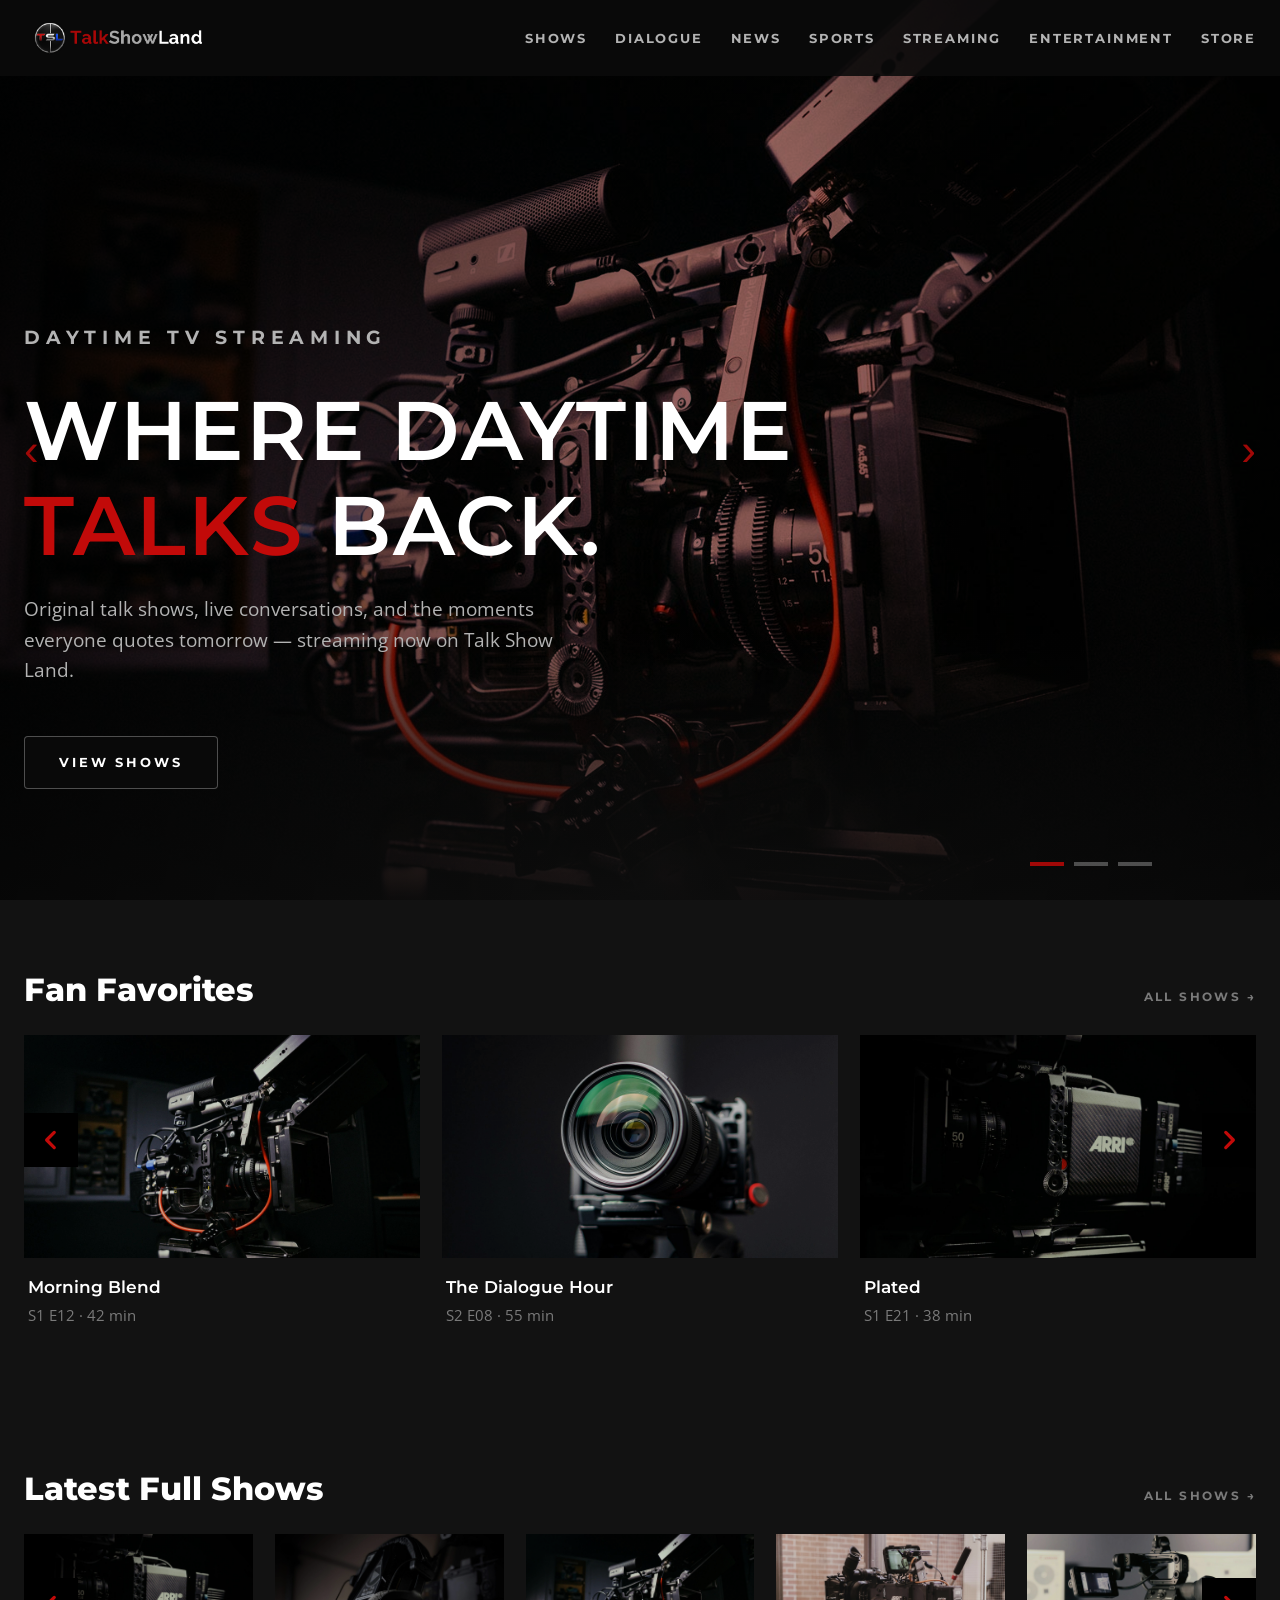
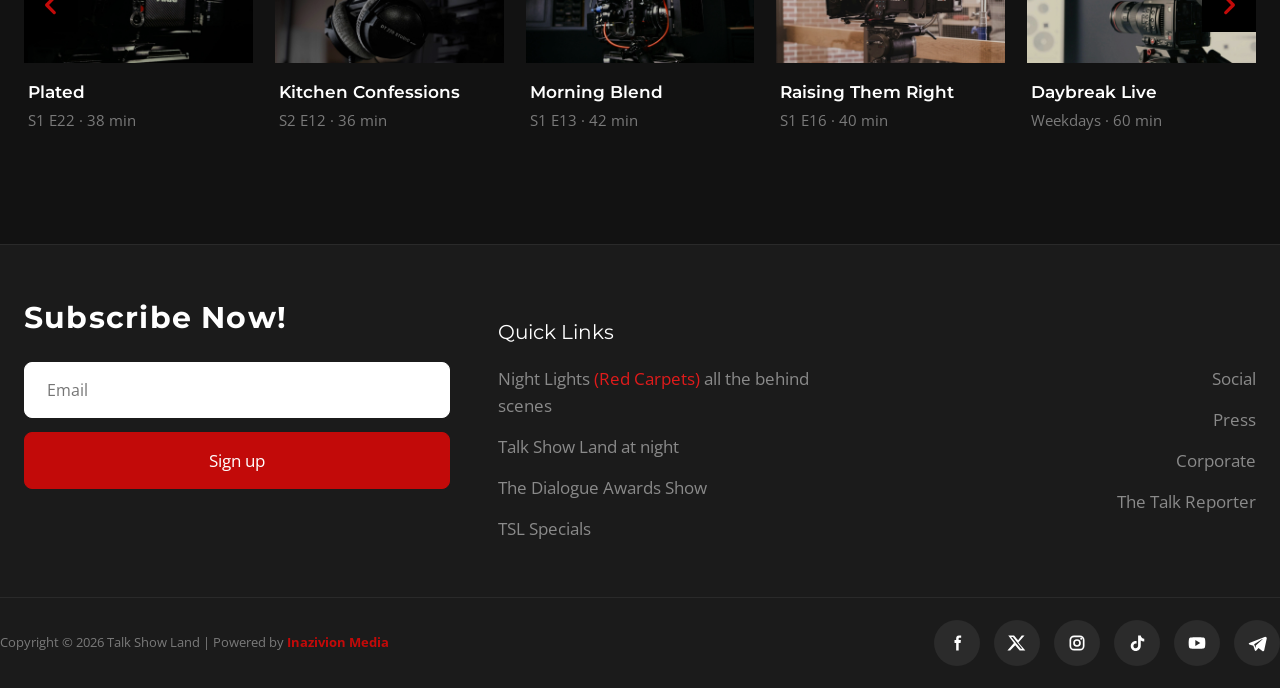
==== index.html @ c8233ab2 "v3: index.html (video player hero bottom padding)" ====
<!DOCTYPE html>
<html lang="en">
<head>
<meta charset="utf-8">
<meta name="viewport" content="width=device-width, initial-scale=1">
<title>Talk Show Land | Daytime TV Streaming Platform | Watch Talk Shows Online</title>
<meta name="description" content="Talk Show Land is the daytime talk-show streaming network — original talk shows, live conversations, and full episodes on any screen.">
<meta property="og:type" content="website">
<meta property="og:site_name" content="Talk Show Land">
<meta property="og:title" content="Talk Show Land | Daytime TV Streaming Platform">
<meta property="og:description" content="Original talk shows, live conversations, and full episodes — streaming now on Talk Show Land.">
<meta property="og:url" content="https://inavizionmedia.github.io/TalkshowLand-Remake/index.html">
<meta property="og:image" content="https://inavizionmedia.github.io/TalkshowLand-Remake/assets/og-image.jpg?v=20261007d">
<meta property="og:image:width" content="1200">
<meta property="og:image:height" content="630">
<meta name="twitter:card" content="summary_large_image">
<meta name="twitter:title" content="Talk Show Land | Daytime TV Streaming Platform">
<meta name="twitter:description" content="Original talk shows, live conversations, and full episodes — streaming now on Talk Show Land.">
<meta name="twitter:image" content="https://inavizionmedia.github.io/TalkshowLand-Remake/assets/og-image.jpg?v=20261007d">
<link rel="icon" type="image/png" href="assets/logo-icon.png">
<meta name="theme-color" content="#121212">
<link rel="preconnect" href="https://fonts.googleapis.com">
<link rel="preconnect" href="https://fonts.gstatic.com" crossorigin>
<link href="https://fonts.googleapis.com/css2?family=Montserrat:wght@700;800&family=Open+Sans:wght@400;600&display=swap" rel="stylesheet">
<link rel="stylesheet" href="https://cdn.jsdelivr.net/npm/swiper@11/swiper-bundle.min.css">
<link rel="stylesheet" href="style.css?v=20261007ag">
<link rel="icon" href="assets/logo-icon.png">
</head>
<body>

<header class="site-header" id="siteHeader">
  <nav class="nav container" aria-label="Main">
    <a class="brand" href="index.html"><img src="assets/logo-desktop.png" alt="TalkShowLand — Talk Show Land"></a>
    <button class="nav-toggle" aria-label="Menu" aria-expanded="false"><em>Menu</em><span class="bars"><span></span><span></span><span></span></span></button>
    <ul class="nav-links">
      <li class="has-sub"><a href="shows.html">Shows</a><button class="sub-toggle" aria-expanded="false" aria-label="Toggle Shows submenu"><svg viewBox="0 0 24 24" aria-hidden="true"><path d="M6 9l6 6 6-6" fill="none" stroke="currentColor" stroke-width="2" stroke-linecap="round" stroke-linejoin="round"/></svg></button>
        <ul class="sub-menu">
          <li><a href="shows.html#f=daytime">Daytime</a></li>
          <li><a href="shows.html#f=dialogue">Dialogue</a></li>
          <li><a href="shows.html#f=featured">Featured</a></li>
          <li><a href="shows.html#f=food">Food</a></li>
          <li><a href="shows.html#f=gameshows">Game Shows</a></li>
          <li><a href="shows.html#f=news">News</a></li>
          <li><a href="shows.html#f=parenthood">Parenthood</a></li>
        </ul>
      </li>
      <li><a href="dialogue.html">Dialogue</a></li>
      <li><a href="news.html">News</a></li>
      <li><a href="sports.html">Sports</a></li>
      <li class="has-sub"><a href="streaming.html">Streaming</a><button class="sub-toggle" aria-expanded="false" aria-label="Toggle Streaming submenu"><svg viewBox="0 0 24 24" aria-hidden="true"><path d="M6 9l6 6 6-6" fill="none" stroke="currentColor" stroke-width="2" stroke-linecap="round" stroke-linejoin="round"/></svg></button><ul class="sub-menu"><li><a href="video-player.html">Video Player</a></li></ul></li>
      <li><a href="entertainment.html">Entertainment</a></li>
      <li><a href="store.html">Store</a></li>
    </ul>
  </nav>
</header>

<section class="hero" aria-label="Featured">
  <div class="hero-slide active">
    <div class="bg" style="background-image:url('assets/thumb-1.jpg')"></div><div class="tint"></div><div class="shade"></div>
    <div class="hero-content">
      <p class="hero-kicker">Daytime TV Streaming</p>
      <h1>Where daytime <span class="hl">talks</span> back.</h1>
      <p>Original talk shows, live conversations, and the moments everyone quotes tomorrow — streaming now on Talk Show Land.</p>
      <p><a class="btn" href="#latest">View Shows</a></p>
    </div>
  </div>
  <div class="hero-slide">
    <div class="bg" style="background-image:url('assets/thumb-2.jpg')"></div><div class="tint"></div><div class="shade"></div>
    <div class="hero-content">
      <p class="hero-kicker">New episodes weekly</p>
      <h1>Real <span class="hl">talk.</span> Every angle.</h1>
      <p>From morning energy to late-night edge — hosts with something to say and guests worth hearing, across daytime, dialogue, food, and game shows.</p>
      <p><a class="btn" href="#latest">View Shows</a></p>
    </div>
  </div>
  <div class="hero-slide">
    <div class="bg" style="background-image:url('assets/thumb-3.jpg')"></div><div class="tint"></div><div class="shade"></div>
    <div class="hero-content">
      <p class="hero-kicker">Watch anywhere</p>
      <h1>Your <span class="hl">shows.</span> Your screen.</h1>
      <p>Full episodes on TV, phone, tablet, and desktop. Daytime, news, sports, and entertainment — one network, every screen you own.</p>
      <p><a class="btn" href="#latest">View Shows</a></p>
    </div>
  </div>
  <button class="hero-arrow prev" aria-label="Previous slide">‹</button>
  <button class="hero-arrow next" aria-label="Next slide">›</button>
  <div class="hero-dots" role="tablist" aria-label="Hero slides"></div>
</section>

<main>
<section class="section container wide" aria-label="Fan favorites">
  <div class="sec-head"><h2>Fan Favorites</h2><a class="more" href="shows.html">All shows →</a></div>
  <div class="rail">
    <div class="swiper" data-per-view="3"><div class="swiper-wrapper">
      <div class="swiper-slide"><article class="card feat"><div class="thumb"><img src="assets/thumb-1.jpg" alt="Morning Blend — daytime talk show"><span class="play"><svg viewBox="0 0 24 24" aria-hidden="true"><path d="M8 5v14l11-7z"/></svg></span></div><div class="card-body"><span class="card-tag">Daytime</span><h3>Morning Blend</h3><p class="card-meta">S1 E12 · 42 min</p></div></article></div>
      <div class="swiper-slide"><article class="card feat"><div class="thumb"><img src="assets/thumb-2.jpg" alt="The Dialogue Hour — long-form interview show"><span class="play"><svg viewBox="0 0 24 24" aria-hidden="true"><path d="M8 5v14l11-7z"/></svg></span></div><div class="card-body"><span class="card-tag">Dialogue</span><h3>The Dialogue Hour</h3><p class="card-meta">S2 E08 · 55 min</p></div></article></div>
      <div class="swiper-slide"><article class="card feat"><div class="thumb"><img src="assets/thumb-3.jpg" alt="Plated — food and cooking talk show"><span class="play"><svg viewBox="0 0 24 24" aria-hidden="true"><path d="M8 5v14l11-7z"/></svg></span></div><div class="card-body"><span class="card-tag">Food</span><h3>Plated</h3><p class="card-meta">S1 E21 · 38 min</p></div></article></div>
      <div class="swiper-slide"><article class="card feat"><div class="thumb"><img src="assets/thumb-4.jpg" alt="Spin and Win — game show"><span class="play"><svg viewBox="0 0 24 24" aria-hidden="true"><path d="M8 5v14l11-7z"/></svg></span></div><div class="card-body"><span class="card-tag">Game Shows</span><h3>Spin &amp; Win</h3><p class="card-meta">S3 E04 · 30 min</p></div></article></div>
      <div class="swiper-slide"><article class="card feat"><div class="thumb"><img src="assets/thumb-5.jpg" alt="The Day Report — daily news talk"><span class="play"><svg viewBox="0 0 24 24" aria-hidden="true"><path d="M8 5v14l11-7z"/></svg></span></div><div class="card-body"><span class="card-tag">News</span><h3>The Day Report</h3><p class="card-meta">Daily · 45 min</p></div></article></div>
      <div class="swiper-slide"><article class="card feat"><div class="thumb"><img src="assets/thumb-6.jpg" alt="Raising Them Right — parenting talk show"><span class="play"><svg viewBox="0 0 24 24" aria-hidden="true"><path d="M8 5v14l11-7z"/></svg></span></div><div class="card-body"><span class="card-tag">Parenthood</span><h3>Raising Them Right</h3><p class="card-meta">S1 E15 · 40 min</p></div></article></div>
      <div class="swiper-slide"><article class="card feat"><div class="thumb"><img src="assets/thumb-7.jpg" alt="Night Lights — evening news recap"><span class="play"><svg viewBox="0 0 24 24" aria-hidden="true"><path d="M8 5v14l11-7z"/></svg></span></div><div class="card-body"><span class="card-tag">News</span><h3>Night Lights</h3><p class="card-meta">Nightly · 30 min</p></div></article></div>
      <div class="swiper-slide"><article class="card feat"><div class="thumb"><img src="assets/thumb-8.jpg" alt="Kitchen Confessions — food talk show"><span class="play"><svg viewBox="0 0 24 24" aria-hidden="true"><path d="M8 5v14l11-7z"/></svg></span></div><div class="card-body"><span class="card-tag">Food</span><h3>Kitchen Confessions</h3><p class="card-meta">S2 E11 · 36 min</p></div></article></div>
      <div class="swiper-slide"><article class="card feat"><div class="thumb"><img src="assets/thumb-9.jpg" alt="The Buzzer — trivia game show"><span class="play"><svg viewBox="0 0 24 24" aria-hidden="true"><path d="M8 5v14l11-7z"/></svg></span></div><div class="card-body"><span class="card-tag">Game Shows</span><h3>The Buzzer</h3><p class="card-meta">S1 E09 · 28 min</p></div></article></div>
      <div class="swiper-slide"><article class="card feat"><div class="thumb"><img src="assets/thumb-10.jpg" alt="Daybreak Live — morning talk show"><span class="play"><svg viewBox="0 0 24 24" aria-hidden="true"><path d="M8 5v14l11-7z"/></svg></span></div><div class="card-body"><span class="card-tag">Daytime</span><h3>Daybreak Live</h3><p class="card-meta">Weekdays · 60 min</p></div></article></div>
    </div></div>
    <button class="rail-btn prev" aria-label="Scroll left"><svg viewBox="0 0 24 24" aria-hidden="true"><path d="M15 5l-7 7 7 7" fill="none" stroke="currentColor" stroke-width="3" stroke-linecap="round" stroke-linejoin="round"/></svg></button>
    <button class="rail-btn next" aria-label="Scroll right"><svg viewBox="0 0 24 24" aria-hidden="true"><path d="M9 5l7 7-7 7" fill="none" stroke="currentColor" stroke-width="3" stroke-linecap="round" stroke-linejoin="round"/></svg></button>
  </div>
</section>

<section class="section container wide" id="latest" aria-label="Latest full shows">
  <div class="sec-head"><h2>Latest Full Shows</h2><a class="more" href="shows.html">All shows →</a></div>
  <div class="rail">
    <div class="swiper" data-per-view="5"><div class="swiper-wrapper">
      <div class="swiper-slide"><article class="card latest"><div class="thumb"><img src="assets/thumb-3.jpg" alt="Plated — latest episode"><span class="play"><svg viewBox="0 0 24 24" aria-hidden="true"><path d="M8 5v14l11-7z"/></svg></span></div><div class="card-body"><span class="card-tag">Food</span><h3>Plated</h3><p class="card-meta">S1 E22 · 38 min</p></div></article></div>
      <div class="swiper-slide"><article class="card latest"><div class="thumb"><img src="assets/thumb-8.jpg" alt="Kitchen Confessions — latest episode"><span class="play"><svg viewBox="0 0 24 24" aria-hidden="true"><path d="M8 5v14l11-7z"/></svg></span></div><div class="card-body"><span class="card-tag">Food</span><h3>Kitchen Confessions</h3><p class="card-meta">S2 E12 · 36 min</p></div></article></div>
      <div class="swiper-slide"><article class="card latest"><div class="thumb"><img src="assets/thumb-1.jpg" alt="Morning Blend — latest episode"><span class="play"><svg viewBox="0 0 24 24" aria-hidden="true"><path d="M8 5v14l11-7z"/></svg></span></div><div class="card-body"><span class="card-tag">Daytime</span><h3>Morning Blend</h3><p class="card-meta">S1 E13 · 42 min</p></div></article></div>
      <div class="swiper-slide"><article class="card latest"><div class="thumb"><img src="assets/thumb-6.jpg" alt="Raising Them Right — latest episode"><span class="play"><svg viewBox="0 0 24 24" aria-hidden="true"><path d="M8 5v14l11-7z"/></svg></span></div><div class="card-body"><span class="card-tag">Parenthood</span><h3>Raising Them Right</h3><p class="card-meta">S1 E16 · 40 min</p></div></article></div>
      <div class="swiper-slide"><article class="card latest"><div class="thumb"><img src="assets/thumb-10.jpg" alt="Daybreak Live — latest episode"><span class="play"><svg viewBox="0 0 24 24" aria-hidden="true"><path d="M8 5v14l11-7z"/></svg></span></div><div class="card-body"><span class="card-tag">Daytime</span><h3>Daybreak Live</h3><p class="card-meta">Weekdays · 60 min</p></div></article></div>
      <div class="swiper-slide"><article class="card latest"><div class="thumb"><img src="assets/thumb-4.jpg" alt="Spin and Win — latest episode"><span class="play"><svg viewBox="0 0 24 24" aria-hidden="true"><path d="M8 5v14l11-7z"/></svg></span></div><div class="card-body"><span class="card-tag">Game Shows</span><h3>Spin &amp; Win</h3><p class="card-meta">S3 E05 · 30 min</p></div></article></div>
      <div class="swiper-slide"><article class="card latest"><div class="thumb"><img src="assets/thumb-9.jpg" alt="The Buzzer — latest episode"><span class="play"><svg viewBox="0 0 24 24" aria-hidden="true"><path d="M8 5v14l11-7z"/></svg></span></div><div class="card-body"><span class="card-tag">Game Shows</span><h3>The Buzzer</h3><p class="card-meta">S1 E10 · 28 min</p></div></article></div>
      <div class="swiper-slide"><article class="card latest"><div class="thumb"><img src="assets/thumb-2.jpg" alt="The Dialogue Hour — latest episode"><span class="play"><svg viewBox="0 0 24 24" aria-hidden="true"><path d="M8 5v14l11-7z"/></svg></span></div><div class="card-body"><span class="card-tag">Dialogue</span><h3>The Dialogue Hour</h3><p class="card-meta">S2 E09 · 55 min</p></div></article></div>
      <div class="swiper-slide"><article class="card latest"><div class="thumb"><img src="assets/thumb-7.jpg" alt="Night Lights — latest episode"><span class="play"><svg viewBox="0 0 24 24" aria-hidden="true"><path d="M8 5v14l11-7z"/></svg></span></div><div class="card-body"><span class="card-tag">News</span><h3>Night Lights</h3><p class="card-meta">Nightly · 30 min</p></div></article></div>
      <div class="swiper-slide"><article class="card latest"><div class="thumb"><img src="assets/thumb-5.jpg" alt="The Day Report — latest episode"><span class="play"><svg viewBox="0 0 24 24" aria-hidden="true"><path d="M8 5v14l11-7z"/></svg></span></div><div class="card-body"><span class="card-tag">News</span><h3>The Day Report</h3><p class="card-meta">Daily · 45 min</p></div></article></div>
      <div class="swiper-slide"><article class="card latest"><div class="thumb"><img src="assets/thumb-6.jpg" alt="Raising Them Right — new episode"><span class="play"><svg viewBox="0 0 24 24" aria-hidden="true"><path d="M8 5v14l11-7z"/></svg></span></div><div class="card-body"><span class="card-tag">Parenthood</span><h3>Raising Them Right</h3><p class="card-meta">S1 E17 · 40 min</p></div></article></div>
      <div class="swiper-slide"><article class="card latest"><div class="thumb"><img src="assets/thumb-1.jpg" alt="Morning Blend — new episode"><span class="play"><svg viewBox="0 0 24 24" aria-hidden="true"><path d="M8 5v14l11-7z"/></svg></span></div><div class="card-body"><span class="card-tag">Daytime</span><h3>Morning Blend</h3><p class="card-meta">S1 E14 · 42 min</p></div></article></div>
      <div class="swiper-slide"><article class="card latest"><div class="thumb"><img src="assets/thumb-9.jpg" alt="The Buzzer — new episode"><span class="play"><svg viewBox="0 0 24 24" aria-hidden="true"><path d="M8 5v14l11-7z"/></svg></span></div><div class="card-body"><span class="card-tag">Game Shows</span><h3>The Buzzer</h3><p class="card-meta">S1 E11 · 28 min</p></div></article></div>
      <div class="swiper-slide"><article class="card latest"><div class="thumb"><img src="assets/thumb-4.jpg" alt="Spin and Win — new episode"><span class="play"><svg viewBox="0 0 24 24" aria-hidden="true"><path d="M8 5v14l11-7z"/></svg></span></div><div class="card-body"><span class="card-tag">Game Shows</span><h3>Spin &amp; Win</h3><p class="card-meta">S3 E06 · 30 min</p></div></article></div>
      <div class="swiper-slide"><article class="card latest"><div class="thumb"><img src="assets/thumb-2.jpg" alt="The Dialogue Hour — new episode"><span class="play"><svg viewBox="0 0 24 24" aria-hidden="true"><path d="M8 5v14l11-7z"/></svg></span></div><div class="card-body"><span class="card-tag">Dialogue</span><h3>The Dialogue Hour</h3><p class="card-meta">S2 E10 · 55 min</p></div></article></div>
      <div class="swiper-slide"><article class="card latest"><div class="thumb"><img src="assets/thumb-10.jpg" alt="Daybreak Live — new episode"><span class="play"><svg viewBox="0 0 24 24" aria-hidden="true"><path d="M8 5v14l11-7z"/></svg></span></div><div class="card-body"><span class="card-tag">Daytime</span><h3>Daybreak Live</h3><p class="card-meta">Weekdays · 60 min</p></div></article></div>
      <div class="swiper-slide"><article class="card latest"><div class="thumb"><img src="assets/thumb-5.jpg" alt="The Day Report — new episode"><span class="play"><svg viewBox="0 0 24 24" aria-hidden="true"><path d="M8 5v14l11-7z"/></svg></span></div><div class="card-body"><span class="card-tag">News</span><h3>The Day Report</h3><p class="card-meta">Daily · 45 min</p></div></article></div>
      <div class="swiper-slide"><article class="card latest"><div class="thumb"><img src="assets/thumb-8.jpg" alt="Kitchen Confessions — new episode"><span class="play"><svg viewBox="0 0 24 24" aria-hidden="true"><path d="M8 5v14l11-7z"/></svg></span></div><div class="card-body"><span class="card-tag">Food</span><h3>Kitchen Confessions</h3><p class="card-meta">S2 E13 · 36 min</p></div></article></div>
      <div class="swiper-slide"><article class="card latest"><div class="thumb"><img src="assets/thumb-3.jpg" alt="Plated — new episode"><span class="play"><svg viewBox="0 0 24 24" aria-hidden="true"><path d="M8 5v14l11-7z"/></svg></span></div><div class="card-body"><span class="card-tag">Food</span><h3>Plated</h3><p class="card-meta">S1 E23 · 38 min</p></div></article></div>
      <div class="swiper-slide"><article class="card latest"><div class="thumb"><img src="assets/thumb-7.jpg" alt="Night Lights — new episode"><span class="play"><svg viewBox="0 0 24 24" aria-hidden="true"><path d="M8 5v14l11-7z"/></svg></span></div><div class="card-body"><span class="card-tag">News</span><h3>Night Lights</h3><p class="card-meta">Nightly · 30 min</p></div></article></div>
    </div></div>
    <button class="rail-btn prev" aria-label="Scroll left"><svg viewBox="0 0 24 24" aria-hidden="true"><path d="M15 5l-7 7 7 7" fill="none" stroke="currentColor" stroke-width="3" stroke-linecap="round" stroke-linejoin="round"/></svg></button>
    <button class="rail-btn next" aria-label="Scroll right"><svg viewBox="0 0 24 24" aria-hidden="true"><path d="M9 5l7 7-7 7" fill="none" stroke="currentColor" stroke-width="3" stroke-linecap="round" stroke-linejoin="round"/></svg></button>
  </div>
</section>
</main>

<footer class="site-footer">
  <div class="container f-grid">
    <div class="f-sub" id="newsband">
      <h2>Subscribe Now!</h2>
      <form class="newsform" id="newsForm">
        <input type="email" name="email" placeholder="Email" aria-label="Email address" required>
        <button type="submit">Sign up</button>
      </form>
      <p class="news-ok">Thanks &mdash; you&rsquo;re on the list.</p>
    </div>
    <nav class="f-links" aria-label="Quick links">
      <h4>Quick Links</h4>
      <ul>
        <li><a href="news.html">Night Lights <span>(Red Carpets)</span> all the behind scenes</a></li>
        <li><a href="entertainment.html">Talk Show Land at night</a></li>
        <li><a href="dialogue.html">The Dialogue Awards Show</a></li>
        <li><a href="shows.html">TSL Specials</a></li>
      </ul>
    </nav>
    <nav class="f-links f-links2" aria-label="More links">
      <ul>
        <li><a href="index.html">Social</a></li>
        <li><a href="streaming.html">Press</a></li>
        <li><a href="streaming.html">Corporate</a></li>
        <li><a href="news.html">The Talk Reporter</a></li>
      </ul>
    </nav>
  </div>
  <div class="f-bottom container">
    <p>Copyright &copy; 2026 Talk Show Land | Powered by <a href="https://inavizionmedia.com" target="_blank" rel="noopener">Inazivion Media</a></p>
    <div class="f-social">
      <a href="https://www.facebook.com/talkshowland/" target="_blank" rel="noopener" aria-label="Facebook"><svg viewBox="0 0 24 24" aria-hidden="true"><path d="M14 8.5V7c0-.8.2-1.2 1.3-1.2H17V3h-2.6C11.7 3 11 4.8 11 7v1.5H9V12h2v9h3v-9h2.3l.4-3.5H14z"/></svg></a>
      <a href="https://x.com/talkshowland" target="_blank" rel="noopener" aria-label="X"><svg viewBox="0 0 24 24" aria-hidden="true"><path d="M17.7 3H21l-7.3 8.3L22 21h-6.8l-5.3-6.2L3.8 21H.5l7.8-8.9L1.5 3h7l4.8 5.7 4.4-5.7zm-1.2 16h1.9L7.1 4.9H5L16.5 19z"/></svg></a>
      <a href="https://www.instagram.com/talkshowland/" target="_blank" rel="noopener" aria-label="Instagram"><svg viewBox="0 0 24 24" aria-hidden="true"><g fill="none" stroke="currentColor" stroke-width="2"><rect x="4" y="4" width="16" height="16" rx="4.5"/><circle cx="12" cy="12" r="3.6"/><circle cx="17" cy="7" r="1.2" fill="currentColor" stroke="none"/></g></svg></a>
      <a href="https://www.tiktok.com/@talkshowland" target="_blank" rel="noopener" aria-label="TikTok"><svg viewBox="0 0 24 24" aria-hidden="true"><path d="M16.5 3c.4 2.3 1.9 3.8 4.2 4v3.2c-1.6 0-3-.5-4.2-1.3v6.6c0 3.4-2.6 6-6 6-3.3 0-6-2.6-6-6s2.7-6 6-6c.3 0 .7 0 1 .1v3.3c-.3-.1-.7-.2-1-.2-1.6 0-2.8 1.2-2.8 2.8s1.2 2.8 2.8 2.8c1.5 0 2.8-1.2 2.8-2.9V3h3.2z"/></svg></a>
      <a href="https://www.youtube.com/c/TalkShowLand" target="_blank" rel="noopener" aria-label="YouTube"><svg viewBox="0 0 24 24" aria-hidden="true"><path d="M22 12s0-3.3-.4-4.8c-.2-.9-.9-1.6-1.8-1.8C18.3 5 12 5 12 5s-6.3 0-7.8.4c-.9.2-1.6.9-1.8 1.8C2 8.7 2 12 2 12s0 3.3.4 4.8c.2.9.9 1.6 1.8 1.8 1.5.4 7.8.4 7.8.4s6.3 0 7.8-.4c.9-.2 1.6-.9 1.8-1.8.4-1.5.4-4.8.4-4.8zM10 15.5v-7l6 3.5-6 3.5z"/></svg></a>
      <a href="https://thetalkreporter.com/" target="_blank" rel="noopener" aria-label="The Talk Reporter"><svg viewBox="0 0 24 24" aria-hidden="true"><path d="M21.9 4.6L2.7 12.1c-.8.3-.8 1.4.1 1.6l4.8 1.5 1.8 5.6c.3.8 1.3.9 1.8.2l2.6-2.9 5 3.7c.6.5 1.6.1 1.8-.7l3.1-14.6c.2-1-.9-1.9-1.8-1.9zM8.6 13.6l9.8-6.4c.2-.1.4.1.3.3l-8.1 7.4-.3 3-1.7-4.3z"/></svg></a>
    </div>
  </div>
</footer>

<script src="https://cdn.jsdelivr.net/npm/swiper@11/swiper-bundle.min.js"></script>
<script>if(typeof Swiper==="undefined"){document.write('<script src="vendor/swiper-bundle.min.js"><\/script>');}</script>
<script src="script.js?v=20261007j"></script>
</body>
</html>
---- style.css ----
/* TalkshowLand-Remake v1 — dark cinematic streaming register */
:root{
  --bg:#121212; --surface:#1a1a1a; --surface2:#1e1e1e; --line:#2a2a2a;
  --text:#ffffff; --muted:#b3b3b3; --faint:#7a7a7a;
  --red:#a00807; --red-bright:#c20a09;
  --font-head:'Montserrat',Arial,sans-serif;
  --font-body:'Open Sans','Mulish',Arial,sans-serif;
  --max:1400px;
}
*{margin:0;padding:0;box-sizing:border-box}
html{scroll-behavior:smooth}
body{background:var(--bg);color:var(--text);font-family:var(--font-body);font-size:16px;line-height:1.6;overflow-x:hidden}
img{display:block;max-width:100%}
a{color:inherit;text-decoration:none}
.container{max-width:var(--max);margin:0 auto;padding:0 24px}
h1,h2,h3,h4{font-family:var(--font-head);text-transform:uppercase;line-height:1.15;letter-spacing:.02em}

/* ---------- header ---------- */
.site-header{position:fixed;top:0;left:0;right:0;z-index:100;transition:background .3s,box-shadow .3s;background:rgba(10,10,10,.9)}
.site-header.scrolled,.site-header.solid{background:rgba(10,10,10,.96);box-shadow:0 1px 0 var(--line)}
.nav{display:flex;align-items:center;justify-content:space-between;height:76px}
.brand img{height:38px;width:auto}
.nav-links{display:flex;gap:28px;list-style:none}
.nav-links a{font-family:var(--font-head);font-size:13px;font-weight:700;letter-spacing:.14em;text-transform:uppercase;color:var(--muted);padding:6px 0;position:relative;transition:color .2s}
.nav-links a:hover,.nav-links a.active{color:#fff}
.nav-links a.active::after{content:"";position:absolute;left:0;right:0;bottom:-4px;height:2px;background:var(--red)}
.nav-toggle{display:none;background:none;border:0;cursor:pointer;padding:10px;align-items:center;gap:12px}
.nav-toggle em{font-style:normal;font-family:var(--font-head);font-size:15px;font-weight:800;letter-spacing:.14em;text-transform:uppercase;color:var(--red)}
.nav-toggle .bars{display:block}
.nav-toggle .bars span{display:block;width:28px;height:2px;background:var(--red-bright);margin:7px 0;transition:.25s}

.sub-toggle{display:none}
.sub-menu{display:none}

/* desktop dropdown for has-sub (shows + streaming) */
@media(min-width:901px){
  .nav-links .has-sub{position:relative}
  .nav-links .has-sub>.sub-menu{display:block;position:absolute;top:100%;left:50%;min-width:210px;margin:0;padding:8px;list-style:none;background:#161616;border:1px solid #2b2b2b;border-radius:8px;opacity:0;visibility:hidden;transform:translate(-50%,10px);transition:opacity .22s,transform .22s,visibility .22s;z-index:120;max-height:none;overflow:visible}
  .nav-links .has-sub:hover>.sub-menu,.nav-links .has-sub:focus-within>.sub-menu{opacity:1;visibility:visible;transform:translate(-50%,0)}
  .nav-links .has-sub>.sub-menu li::after{display:none}
  .nav-links .has-sub>.sub-menu a{display:block;padding:11px 18px;font-size:12px;white-space:nowrap;border-radius:5px}
  .nav-links .has-sub>.sub-menu a::after{display:none}
  .nav-links .has-sub>.sub-menu a:hover{color:#fff;background:#222}
}

/* ---------- hero ---------- */
.hero{position:relative;height:100svh;min-height:620px;max-height:980px;overflow:hidden;background:#000}
.hero-slide{position:absolute;inset:0;opacity:0;transition:opacity .9s ease;pointer-events:none}
.hero-slide.active{opacity:1;pointer-events:auto}
.hero-content .hl{color:var(--red-bright)}
.hero-slide .bg{position:absolute;inset:0;background-size:cover;background-position:center}
.hero-slide .tint{position:absolute;inset:0;background:#a00807;mix-blend-mode:multiply;opacity:.5}
.hero-slide .shade{position:absolute;inset:0;background:linear-gradient(100deg,rgba(0,0,0,.72) 0%,rgba(0,0,0,.25) 55%,rgba(0,0,0,.55) 100%),linear-gradient(0deg,rgba(18,18,18,.95) 0%,transparent 30%)}
.hero-content{position:relative;z-index:2;height:100%;display:flex;flex-direction:column;justify-content:center;align-items:center;text-align:center;max-width:900px;margin:0 auto;padding:0 24px}
.hero-kicker{font-family:var(--font-head);font-size:13px;font-weight:700;letter-spacing:.3em;text-transform:uppercase;color:var(--red-bright);margin-bottom:18px}
.hero-content h1{font-size:clamp(2.6rem,7vw,5.2rem);font-weight:600;max-width:14ch}
.hero-content p{color:var(--muted);font-size:clamp(1rem,1.6vw,1.2rem);max-width:52ch;margin:20px 0 30px}
.btn{display:inline-block;font-family:var(--font-head);font-size:13px;font-weight:700;letter-spacing:.22em;text-transform:uppercase;border:1px solid rgba(255,255,255,.28);border-radius:4px;color:#fff;padding:15px 34px;background:rgba(10,10,10,.95);cursor:pointer;transition:.25s}
.btn:hover{background:var(--red);border-color:var(--red)}
.btn-red{background:var(--red);border-color:var(--red)}
.btn-red:hover{background:var(--red-bright)}
.hero-dots{position:absolute;z-index:3;bottom:34px;left:50%;transform:translateX(-50%);display:flex;gap:10px}
.hero-dots button{width:34px;height:4px;border:0;background:rgba(255,255,255,.28);cursor:pointer;padding:0}
.hero-dots button.active{background:var(--red)}
.hero-arrow{position:absolute;z-index:3;top:50%;transform:translateY(-50%);background:none;border:0;color:var(--red);font-size:44px;line-height:1;cursor:pointer;transition:.25s;padding:10px}
.hero-arrow:hover{color:#fff}
.hero-arrow.prev{left:14px}.hero-arrow.next{right:14px}

/* ---------- sections / rails ---------- */
.section{padding-top:72px;padding-bottom:72px}
.sec-head{display:flex;align-items:baseline;justify-content:space-between;margin-bottom:26px;gap:16px}
.sec-head h2{font-size:clamp(1.4rem,2.6vw,2rem);font-weight:800}
.sec-head h2{text-transform:none;letter-spacing:0}
.sec-head .more{font-family:var(--font-head);font-size:12px;font-weight:700;letter-spacing:.2em;text-transform:uppercase;color:var(--faint)}
.sec-head .more:hover{color:#fff}
.rail{position:relative}
.swiper{overflow:hidden}
.swiper-wrapper{display:flex}
.swiper-slide{flex-shrink:0}
.rail-btn{position:absolute;top:36%;transform:translateY(-50%);z-index:5;width:54px;height:54px;border:0;background:#000;color:var(--red-bright);cursor:pointer;transition:.2s;display:flex;align-items:center;justify-content:center}
.rail-btn svg{width:26px;height:26px}
.rail-btn:hover{background:#1a1a1a}
.rail-btn.prev{left:0}.rail-btn.next{right:0}
/* on very wide desktops the arrows sit outside the thumbnails, in the page margins — like the live site */
@media(min-width:1880px){
  .rail-btn.prev{left:-75px}
  .rail-btn.next{right:-75px}
}

/* ---------- cards ---------- */
.card{background:var(--surface);border:1px solid var(--line);overflow:hidden;transition:transform .25s,border-color .25s}
.card:hover{transform:translateY(-4px);border-color:#3a3a3a}
.card .thumb{position:relative;overflow:hidden;aspect-ratio:16/9;background:#000}
.card .thumb img{width:100%;height:100%;object-fit:cover;transition:transform .4s}
.card:hover .thumb img{transform:scale(1.05)}
.card .play{position:absolute;inset:0;display:flex;align-items:center;justify-content:center;background:rgba(0,0,0,.18);transition:.25s}
.card:hover .play{background:rgba(0,0,0,.35)}
.card .play svg{width:56px;height:56px;border-radius:50%;background:var(--red);fill:#fff;padding:14px;box-shadow:0 4px 18px rgba(0,0,0,.5);transition:.25s}
.card:hover .play svg{transform:scale(1.08)}
/* play buttons hidden per Jon 2026-10-07 — spans stay in the DOM as the lightbox hook */
.card .play,.feat-player .thumb .play{display:none}
.card .thumb::after{content:"";position:absolute;inset:0;background:rgba(0,0,0,.18);transition:background .25s;pointer-events:none}
.card:hover .thumb::after{background:rgba(0,0,0,.35)}
.feat-player .thumb::after{content:"";position:absolute;inset:0;background:rgba(0,0,0,.15);transition:background .2s;pointer-events:none}
.feat-player .thumb:hover::after{background:rgba(0,0,0,.32)}
.card-body{padding:14px 16px 18px}
.card-tag{font-family:var(--font-head);font-size:10px;font-weight:700;letter-spacing:.22em;text-transform:uppercase;color:var(--red-bright)}
.card-body h3{font-size:.95rem;font-weight:700;margin:8px 0 4px;text-transform:none;letter-spacing:0}
.card-meta{font-size:.78rem;color:var(--faint)}
/* rails mirror the live site: borderless image, title + date on the background */
.rail .card{background:none;border:0;overflow:visible}
.rail .card:hover{transform:none}
.rail .card-tag{display:none}
.rail .card-body{padding:20px 4px 0}
.rail .card-body h3{font-size:1.05rem;font-weight:600;margin:0 0 6px}
.rail .card-meta{font-size:.95rem}
.card.poster .thumb{aspect-ratio:3/4}
.card.small .thumb{aspect-ratio:16/9}

/* ---------- filter dropdown ---------- */
.filter-select{position:relative;max-width:340px;margin:8px 0 34px;z-index:20}
.filter-current{width:100%;display:flex;align-items:center;gap:12px;background:#161616;border:1px solid #3a3a3a;color:#fff;padding:14px 18px;cursor:pointer;font-family:var(--font-head);transition:border-color .2s}
.filter-current:hover{border-color:#666}
.filter-select.open .filter-current{border-color:var(--red)}
.filter-label{font-size:11px;font-weight:700;letter-spacing:.22em;text-transform:uppercase;color:var(--muted)}
.filter-value{font-size:13px;font-weight:800;letter-spacing:.14em;text-transform:uppercase;color:#fff;margin-right:auto}
.filter-chev{width:18px;height:18px;color:var(--red);transition:transform .25s}
.filter-select.open .filter-chev{transform:rotate(180deg)}
.filter-menu{position:absolute;top:calc(100% + 6px);left:0;right:0;list-style:none;margin:0;padding:6px;background:#161616;border:1px solid #3a3a3a;box-shadow:0 18px 40px rgba(0,0,0,.6);max-height:320px;overflow:auto;scrollbar-width:thin;scrollbar-color:#3a3a3a #161616}
.filter-menu::-webkit-scrollbar{width:8px}
.filter-menu::-webkit-scrollbar-track{background:#161616}
.filter-menu::-webkit-scrollbar-thumb{background:#3a3a3a;border-radius:4px}
.filter-menu::-webkit-scrollbar-thumb:hover{background:#4a4a4a}
.filter-menu[hidden]{display:none}
.filter-menu li{font-family:var(--font-head);font-size:12px;font-weight:700;letter-spacing:.16em;text-transform:uppercase;color:var(--muted);padding:12px 18px 12px 16px;cursor:pointer;border-left:2px solid transparent;transition:.15s}
.filter-menu li:hover{color:#fff;background:#1f1f1f}
.filter-menu li.active{color:#fff;border-left-color:var(--red);background:#1f1f1f}
.filter-grid .swiper-slide{transition:opacity .15s}
#filterRail{margin-top:6px}
.filter-grid.fading .swiper-slide{opacity:0}


/* ---------- newsletter ---------- */
/* ---------- footer (matches live site) ---------- */
.site-footer{background:#1b1b1b;border-top:1px solid var(--line);padding:56px 0 0;margin-top:40px;text-align:center}
.f-sub{padding-bottom:44px}
.f-sub h2{font-family:var(--font-head);font-weight:700;font-size:clamp(1.5rem,2.8vw,1.9rem);letter-spacing:.04em;color:#fff;margin-bottom:26px;text-transform:none}
.newsform{display:flex;flex-direction:column;gap:14px;max-width:560px;margin:0 auto}
.newsform button{width:100%}
.newsform input{flex:1;background:#fff;border:1px solid #fff;border-radius:8px;color:#222;padding:16px 22px;font-size:16px;font-family:var(--font-body)}
.newsform input:focus{outline:none;border-color:var(--red)}
.newsform button{-webkit-appearance:none;appearance:none;background:var(--red-bright);border:1px solid var(--red-bright);border-radius:8px;color:#fff;font-family:var(--font-body);font-size:17px;padding:16px 34px;cursor:pointer;transition:.2s}
.newsform button:hover{background:var(--red-bright)}
.news-ok{display:none;color:#fff;font-weight:600;margin-top:8px}
#newsband.done .newsform{display:none}
#newsband.done .news-ok{display:block}
.f-links{padding:20px 0 40px}
.f-links h4{font-size:1.25rem;font-weight:400;color:#fff;margin-bottom:22px;letter-spacing:0;text-transform:none}
.f-links ul{list-style:none}
.f-links ul li{margin-bottom:14px}
.f-links ul a{color:#8a8a8a;font-size:1.05rem}
.f-links ul a:hover{color:#fff}
.f-links ul a span{color:#e01b1b}
.f-links ul a.on{color:#fff}
.f-links2{padding-top:0}
.f-bottom{border-top:1px solid var(--line);padding:22px 0;display:flex;justify-content:center;align-items:center;gap:20px;flex-wrap:wrap;text-align:center}
.f-bottom p{color:var(--faint);font-size:.82rem;flex:1 1 100%}
.f-bottom p a{color:var(--red-bright);font-weight:700}
.f-bottom p a:hover{color:#fff}
.f-bottom .f-social{padding:0;margin:0;justify-content:center}

.f-social{display:flex;justify-content:center;gap:14px;padding:8px 0 40px}
.f-social a{width:46px;height:46px;border-radius:50%;background:#2b2b2b;display:flex;align-items:center;justify-content:center;color:#fff;transition:.2s}
.f-social a:hover{background:var(--red-bright)}
.f-social svg{width:20px;height:20px;fill:currentColor}

/* ---------- subpages ---------- */
.page-head{position:relative;overflow:hidden;padding:170px 0 60px;border-bottom:1px solid var(--line)}
.page-head::before{content:"";position:absolute;inset:-36px;background-image:var(--ph);background-size:cover;background-position:center;filter:blur(26px) brightness(.5)}
.page-head::after{content:"";position:absolute;inset:0;background-image:linear-gradient(180deg,rgba(18,18,18,.62) 0%,rgba(18,18,18,.9) 100%),linear-gradient(180deg,rgba(160,8,7,.3),rgba(160,8,7,.3)),var(--ph);background-size:cover,cover,auto 138%;background-position:center,center,center;background-repeat:no-repeat;pointer-events:none}
.page-head .container{position:relative;z-index:2}
.page-head .kicker{font-family:var(--font-head);font-size:12px;font-weight:700;letter-spacing:.3em;text-transform:uppercase;color:var(--red-bright);margin-bottom:14px}
.page-head h1{font-size:clamp(2.2rem,5vw,3.6rem);font-weight:800}
.page-head p{color:var(--muted);max-width:62ch;margin-top:14px;font-size:1.05rem}
.prose h2{font-size:1.35rem;font-weight:800;margin-bottom:14px}
.prose p{color:var(--muted);margin-bottom:14px;max-width:70ch}
.split{display:grid;grid-template-columns:1fr 1fr;gap:48px;align-items:center}
.split img{border:1px solid var(--line)}
.steps{display:grid;grid-template-columns:repeat(3,1fr);gap:22px}
.step{background:var(--surface);border:1px solid var(--line);padding:28px}
.step .n{font-family:var(--font-head);font-size:2rem;font-weight:800;color:var(--red)}
.step h3{font-size:1rem;margin:12px 0 8px}
.step p{color:var(--muted);font-size:.92rem}
.showlist{display:grid;gap:0;border-top:1px solid var(--line)}
.showrow{display:grid;grid-template-columns:200px 1fr auto;gap:24px;align-items:center;padding:20px 0;border-bottom:1px solid var(--line)}
.showrow img{aspect-ratio:16/10;object-fit:cover;width:200px}
.showrow h3{font-size:1.05rem;text-transform:none;letter-spacing:0}
.showrow .meta{font-size:.82rem;color:var(--faint);margin-top:6px}
.platgrid{display:grid;grid-template-columns:repeat(auto-fill,minmax(160px,1fr));gap:16px}
.plat{background:var(--surface);border:1px solid var(--line);padding:30px 18px;text-align:center;font-family:var(--font-head);font-weight:700;letter-spacing:.1em;text-transform:uppercase;font-size:.85rem}
/* ---------- streaming video hero ---------- */
.vidhero{position:relative;min-height:100svh;display:flex;align-items:center;overflow:hidden;background:#000}
.vidhero-bg{position:absolute;inset:0;width:100%;height:100%;object-fit:cover}
.vidhero-tint{position:absolute;inset:0;background:#a00807;mix-blend-mode:multiply;opacity:.42;pointer-events:none}
.vidhero-shade{position:absolute;inset:0;background:linear-gradient(180deg,rgba(18,18,18,.55) 0%,rgba(18,18,18,.25) 50%,rgba(18,18,18,.94) 100%);pointer-events:none}
.vidhero-content{position:relative;z-index:2;text-align:center;max-width:820px;padding:120px 24px 80px}
.vidhero-content .kicker{font-family:var(--font-head);font-size:12px;font-weight:700;letter-spacing:.3em;text-transform:uppercase;color:var(--red-bright);margin-bottom:16px}
.vidhero-content h1{font-size:clamp(2.8rem,8vw,5.5rem);font-weight:800;text-transform:uppercase}
.vidhero-content p{color:#cfcfcf;max-width:56ch;margin:18px auto 0}
.vidhero-content .btn{margin-top:30px}
.card.feat .thumb{aspect-ratio:16/9}
.feat-more{text-align:center;margin:26px 0 0}
.feat-more a{font-family:var(--font-head);font-size:12px;font-weight:700;letter-spacing:.18em;text-transform:uppercase;color:var(--muted)}
.feat-more a:hover{color:var(--red-bright)}
.card.latest .thumb{aspect-ratio:16/9}
.ep-tag{position:absolute;top:14px;left:14px;background:rgba(0,0,0,.65);border:1px solid rgba(255,255,255,.25);color:#fff;font-family:var(--font-head);font-size:11px;font-weight:700;letter-spacing:.16em;padding:7px 12px}
.prodgrid{display:grid;grid-template-columns:repeat(auto-fill,minmax(230px,1fr));gap:22px}
.product{background:var(--surface);border:1px solid var(--line);overflow:hidden}
.product img{aspect-ratio:1/1;object-fit:cover;width:100%}
.product .pb{padding:16px 18px 20px}
.product h3{font-size:.95rem;text-transform:none;letter-spacing:0}
.product .price{color:var(--red-bright);font-family:var(--font-head);font-weight:800;margin-top:6px}
.faq{max-width:760px}
.faq details{background:var(--surface);border:1px solid var(--line);margin-bottom:12px;padding:18px 22px}
.faq summary{font-family:var(--font-head);font-weight:700;cursor:pointer;text-transform:uppercase;font-size:.9rem;letter-spacing:.06em}
.faq p{color:var(--muted);margin-top:10px;font-size:.94rem}

/* ---------- responsive ---------- */
@media(min-width:1024px){
  .hero-content{align-items:flex-start;text-align:left;max-width:1730px;justify-content:flex-end;padding:0 24px 9vh}
  .hero-content h1{max-width:18ch}
  .hero-dots{left:auto;right:clamp(48px,10vw,220px);transform:none}
  .page-head .container{max-width:1730px}
  .section.wide{max-width:1730px}
  .f-grid{display:grid;grid-template-columns:1.2fr 1fr 1fr;gap:48px;text-align:left;align-items:start}
  .f-sub{margin:0}
  .newsform{margin-left:0;margin-right:0}
  .f-links{margin-top:0}
  .f-links2{padding-top:65px;text-align:right}
  .f-bottom{text-align:left;justify-content:space-between;flex-wrap:nowrap}
  .f-bottom p{flex:1 1 auto;min-width:0}
  .f-bottom .f-social{justify-content:flex-end;flex:none}
  .f-social{justify-content:flex-start;padding-left:24px;padding-right:24px}
}
@media(max-width:1023px){
  .site-header{overflow:visible}
  .nav{position:relative}
  .nav-links{position:absolute;top:calc(100% + 1px);left:0;right:0;background:linear-gradient(180deg,#1b1b1b 0%,#0c0c0c 100%);flex-direction:column;gap:0;max-height:0;overflow:hidden;padding:0 28px;transition:max-height .4s ease;border-bottom:1px solid transparent}
  .nav-links.open{max-height:calc(100dvh - 76px);overflow-y:auto;padding:12px 28px 20px;border-bottom-color:var(--line)}
  .nav-links>li{position:relative}
  .nav-links>li::after{content:"";position:absolute;left:0;right:0;bottom:0;height:1px;background:linear-gradient(90deg,rgba(200,14,12,.55),rgba(200,14,12,.04));pointer-events:none}
  .nav-links>li:last-child::after{display:none}
  .nav-links a{display:block;padding:15px 0;font-size:15px;color:#fff;border-bottom:0}
  .nav-links a:last-child{border-bottom:0}
  .nav-links a.active::after{display:none}
  .nav-links a.active{color:var(--red-bright)}
  /* staggered entrance */
  .nav-links.open>li{animation:mIn .38s cubic-bezier(.2,.7,.3,1) both}
  .nav-links.open>li:nth-child(1){animation-delay:.03s}
  .nav-links.open>li:nth-child(2){animation-delay:.07s}
  .nav-links.open>li:nth-child(3){animation-delay:.11s}
  .nav-links.open>li:nth-child(4){animation-delay:.15s}
  .nav-links.open>li:nth-child(5){animation-delay:.19s}
  .nav-links.open>li:nth-child(6){animation-delay:.23s}
  .nav-links.open>li:nth-child(7){animation-delay:.27s}
  @keyframes mIn{from{opacity:0;transform:translateY(-10px)}to{opacity:1;transform:none}}
  /* submenu */
  .sub-toggle{display:inline-flex}
  .sub-menu{display:block}
  .has-sub{position:relative}
  .sub-toggle{display:inline-flex;align-items:center;justify-content:center;width:44px;height:44px;background:none;border:0;color:var(--muted);cursor:pointer;position:absolute;right:0;top:6px}
  .sub-toggle svg{width:18px;height:18px;transition:transform .3s}
  .has-sub.open .sub-toggle{color:var(--red-bright)}
  .has-sub.open .sub-toggle svg{transform:rotate(180deg)}
  .sub-menu{list-style:none;max-height:0;overflow:hidden;transition:max-height .35s ease}
  .has-sub.open .sub-menu{max-height:320px}
  .sub-menu a{font-size:13px;color:var(--muted);padding:11px 0 11px 18px;letter-spacing:.12em}
  .sub-menu a:hover{color:#fff}
  .sub-menu li::after{display:none}
  .site-header:has(.nav-links.open){background:#1b1b1b}
  .nav-toggle{display:flex}
  .nav-toggle.open .bars span:nth-child(1){transform:translateY(9px) rotate(45deg)}
  .nav-toggle.open .bars span:nth-child(2){opacity:0}
  .nav-toggle.open .bars span:nth-child(3){transform:translateY(-9px) rotate(-45deg)}
  .split{grid-template-columns:1fr}
  .steps{grid-template-columns:1fr}
  .hero-arrow{display:block;font-size:30px;padding:8px}
  .hero-arrow.prev{left:2px}
  .hero-arrow.next{right:2px}
  .showrow{grid-template-columns:1fr;gap:12px}
  .showrow img{width:100%}
}
@media(max-width:560px){
  .newsform{flex-direction:column;gap:12px}
  .rail-btn{width:46px;height:46px}
  .rail-btn.prev{left:0}.rail-btn.next{right:0}
}
@media(prefers-reduced-motion:reduce){
  .hero-slide{transition:none}
  *{scroll-behavior:auto!important}
}

/* ---------- video lightbox ---------- */
.vlb{position:fixed;inset:0;z-index:300;background:rgba(4,4,4,.94);display:flex;align-items:center;justify-content:center;padding:24px;opacity:0;pointer-events:none;transition:opacity .25s ease}
.vlb.open{opacity:1;pointer-events:auto}
.vlb-box{position:relative;width:min(960px,100%);background:#000;box-shadow:0 30px 80px rgba(0,0,0,.7);transform:scale(.97);transition:transform .25s ease}
.vlb.open .vlb-box{transform:scale(1)}
.vlb-box video{width:100%;aspect-ratio:16/9;display:block;background:#000}
.vlb-close{position:absolute;top:-46px;right:0;width:40px;height:40px;background:transparent;border:0;cursor:pointer;padding:6px;color:var(--red-bright)}
.vlb-close:hover{color:#fff}
.vlb-close svg{width:100%;height:100%;stroke:currentColor;stroke-width:2.5}
.card .thumb{cursor:pointer}

/* ---------- live section kit (entertainment template) ---------- */
.rule{width:64px;height:3px;background:var(--red-bright);border:0;margin:24px 0;padding:0}
.rule.center{margin-left:auto;margin-right:auto}
.page-head .btn-red{margin-top:30px}
.page-head h1{letter-spacing:.02em}

/* featured episode */
.feat-ep{background:#0e0e0e;border-top:1px solid var(--line);border-bottom:1px solid var(--line);text-align:center}
.feat-ep .kicker{font-family:var(--font-head);font-size:12px;font-weight:700;letter-spacing:.3em;text-transform:uppercase;color:var(--red-bright);margin-bottom:14px}
.feat-ep h2{font-size:clamp(1.6rem,3.4vw,2.4rem);font-weight:800;letter-spacing:.04em}
.feat-ep>p{color:var(--muted);max-width:64ch;margin:0 auto}
.feat-player{position:relative;max-width:1020px;margin:44px auto 0}
.feat-player .thumb{position:relative;overflow:hidden;cursor:pointer}
.feat-player .thumb img{width:100%;aspect-ratio:16/9;object-fit:cover;display:block}
.feat-player .thumb .play{position:absolute;top:50%;left:50%;transform:translate(-50%,-50%);width:76px;height:76px;border-radius:50%;background:rgba(10,10,10,.55);display:flex;align-items:center;justify-content:center;transition:.2s}
.feat-player .thumb:hover .play{background:var(--red)}
.feat-player .thumb .play svg{width:30px;height:30px;fill:#fff;margin-left:4px}
.feat-player .thumb .play{display:none}
.feat-meta{display:flex;justify-content:space-between;align-items:center;max-width:1020px;margin:18px auto 0;text-align:left}
.feat-meta h3{font-size:1.05rem}
.feat-meta p{color:var(--muted);font-size:.92rem;margin-top:6px}
.feat-meta .tag{font-family:var(--font-head);font-size:11px;font-weight:700;letter-spacing:.22em;text-transform:uppercase;color:var(--red-bright)}

/* white imagine split */
.split-white{background:#fff;color:#161616}
.split-white .split{display:grid;grid-template-columns:1fr 1fr;gap:0;align-items:stretch}
.split-white .split>div{padding:90px 8%}
.split-white h2{font-size:clamp(1.6rem,3vw,2.2rem);font-weight:800;letter-spacing:.04em;color:#111}
.split-white p{color:#444;margin-top:18px;line-height:1.7}
.split-white img{width:100%;height:100%;object-fit:cover;display:block;min-height:320px}

/* 4-up gallery, edge to edge */
.gal4{display:grid;grid-template-columns:repeat(4,1fr)}
.gal4 figure{margin:0;position:relative;overflow:hidden}
.gal4 img{width:100%;aspect-ratio:4/3;object-fit:cover;display:block;transition:transform .5s ease}
.gal4 figure:hover img{transform:scale(1.04)}
.gal4 figcaption{position:absolute;left:0;right:0;bottom:0;padding:36px 18px 16px;font-family:var(--font-head);font-size:12px;font-weight:700;letter-spacing:.18em;text-transform:uppercase;color:#fff;background:linear-gradient(0deg,rgba(0,0,0,.75),transparent)}

/* we got you covered */
.covered{background:#0e0e0e;border-top:1px solid var(--line);text-align:center}
.covered h2{font-size:clamp(1.6rem,3.4vw,2.4rem);font-weight:800;letter-spacing:.04em}
.covered-grid{display:grid;grid-template-columns:repeat(3,1fr);gap:48px;max-width:1100px;margin:56px auto 0}
.covered-item svg{width:46px;height:46px;stroke:var(--red-bright);fill:none;stroke-width:1.6;color:var(--red-bright)}
.covered-item h3{font-size:.95rem;letter-spacing:.14em;margin:20px 0 12px}
.covered-item p{color:var(--muted);font-size:.93rem;line-height:1.7;max-width:34ch;margin:0 auto}

/* cta band */
.cta-band{position:relative;overflow:hidden;text-align:center;padding:120px 24px}
.cta-band::before{content:"";position:absolute;inset:0;background-image:linear-gradient(180deg,rgba(10,10,10,.78),rgba(10,10,10,.86)),var(--cta);background-size:cover;background-position:center}
.cta-band::after{content:"";position:absolute;inset:0;background:#a00807;mix-blend-mode:multiply;opacity:.3;pointer-events:none}
.cta-band .container{position:relative;z-index:2}
.cta-band h2{font-size:clamp(1.8rem,4vw,2.8rem);font-weight:800;letter-spacing:.04em}
.cta-band p{color:#cfcfcf;max-width:60ch;margin:0 auto}
.cta-band .btn-red{margin-top:34px}

@media(max-width:900px){
  .split-white .split{grid-template-columns:1fr}
  .split-white .split>div{padding:56px 24px}
  .gal4{grid-template-columns:repeat(2,1fr)}
  .covered-grid{grid-template-columns:1fr;gap:36px}
}

/* ---------- video player page ---------- */
.vp-hero{background:#0b0b0b;padding:150px 0 0}
.vp-player{width:100%;max-width:1020px;display:block;margin:0 auto;aspect-ratio:16/9;background:#000;border:1px solid #262626;border-radius:8px}
.vp-ribbon{height:64px;background:linear-gradient(180deg,#e02323,rgba(150,14,14,.8));clip-path:polygon(0 0,100% 0,100% 100%,0 6%)}
.vp-ribbon.flip{clip-path:polygon(0 0,100% 0,100% 6%,0 100%)}
.vp-title{background:linear-gradient(100deg,rgba(10,8,8,.96) 28%,rgba(10,8,8,.55) 55%,rgba(150,14,14,.62) 100%),url('assets/thumb-7.jpg') center right/cover #0d0d0d;padding:96px 0}
.vp-title h1{font-size:1.75rem;font-weight:800;letter-spacing:.02em;margin:0 0 20px;color:#fff}
.vp-desc{color:#ececec;font-size:.95rem;max-width:62ch;margin:0 0 22px;line-height:1.7}
.vp-note{color:#9a9a9a;font-size:.82rem;margin:0}
.vp-about{background:linear-gradient(0deg,rgba(8,8,8,.94),rgba(8,8,8,.9)),url('assets/thumb-5.jpg') center/cover #0b0b0b;padding:96px 0}
.vp-about h2{font-size:1.35rem;font-weight:800;letter-spacing:.02em;color:#fff;margin:0 0 34px}
.vp-2col{display:grid;grid-template-columns:1fr 1fr;gap:56px}
.vp-2col p{color:#bcbcbc;line-height:1.8;margin:0;font-size:.92rem}
.vp-light{background:#fff;padding:96px 0}
.vp-3col{display:grid;grid-template-columns:repeat(3,1fr);gap:56px}
.vp-light h3{font-family:var(--font-head);font-size:12px;font-weight:700;letter-spacing:.22em;text-transform:uppercase;color:#c81e1e;margin:0 0 16px}
.vp-light p{color:#555;line-height:1.75;margin:0;font-size:.85rem}
.vp-light a{color:#c81e1e}
.vp-comments{background:#f4f4f4;padding:96px 0;color:#1c1c1c}
.vp-comments h2{font-size:clamp(1.6rem,3.4vw,2.2rem);font-weight:800;margin:0 0 40px;color:#111}
.vp-comments h3{font-size:1.05rem;font-weight:700;margin:0 0 8px;color:#111}
.vp-form{max-width:860px;margin-top:26px}
.vp-form label{display:block;font-family:var(--font-head);font-size:11px;font-weight:700;letter-spacing:.18em;text-transform:uppercase;color:#333;margin:0 0 22px}
.vp-form input[type=text],.vp-form input[type=email],.vp-form input[type=url],.vp-form textarea{display:block;width:100%;margin-top:8px;background:transparent;border:0;border-bottom:1px solid #a8a8a8;padding:10px 2px;font-family:var(--font-body);font-size:1rem;color:#1c1c1c;border-radius:0}
.vp-form input[type=text],.vp-form input[type=email],.vp-form input[type=url]{max-width:52%}
.vp-form input:focus,.vp-form textarea:focus{outline:none;border-bottom-color:#c81e1e}
.vp-form textarea{resize:vertical}
.vp-check{display:flex!important;gap:10px;align-items:flex-start;font-family:var(--font-body)!important;font-size:.8rem!important;font-weight:400!important;letter-spacing:.06em!important;text-transform:none!important;color:#999!important}
.vp-check input{margin-top:2px}
.vp-submit{text-align:right}
.vp-submit button{background:#111;color:#fff;border:0;padding:13px 30px;font-family:var(--font-head);font-size:12px;font-weight:700;letter-spacing:.18em;text-transform:uppercase;cursor:pointer}
.vp-submit button:hover{background:#c81e1e}
.vp-submit button:disabled{opacity:.5;cursor:default}
.vp-thanks{color:#2e7d32;font-weight:600}
@media(max-width:900px){
  .vp-hero{padding:120px 0 0}
  .vp-2col,.vp-3col{grid-template-columns:1fr;gap:36px}
  .vp-title,.vp-about,.vp-light,.vp-comments{padding:64px 0}
}

/* back-to-top */
.to-top{position:fixed;right:26px;bottom:26px;z-index:90;width:52px;height:52px;background:#161616;border:1px solid #2b2b2b;color:#fff;cursor:pointer;display:flex;align-items:center;justify-content:center;opacity:0;visibility:hidden;transform:translateY(12px);transition:opacity .3s,visibility .3s,transform .3s,background .2s}
.to-top svg{width:22px;height:22px}
.to-top.show{opacity:1;visibility:visible;transform:none}
.to-top:hover{background:var(--red);border-color:var(--red)}
@media(max-width:768px){.to-top{right:16px;bottom:16px;width:46px;height:46px}}

/* browse cards — bordered live-site design */
.card.browse{background:#151515;border:1px solid #2a2a2a;display:flex;flex-direction:column;height:100%}
.card.browse .thumb{aspect-ratio:16/10}
.card.browse .card-box{padding:22px;display:flex;flex-direction:column;gap:10px;flex:1}
.card.browse h3{font-size:1.02rem;margin:0}
.card.browse h3 a{color:#fff;text-decoration:none}
.card.browse h3 a:hover{color:var(--red-bright)}
.browse-tags{color:var(--red-bright);font-size:.82rem;line-height:1.5}
.browse-desc{color:#bdbdbd;font-size:.86rem;line-height:1.55;display:-webkit-box;-webkit-line-clamp:2;-webkit-box-orient:vertical;overflow:hidden;flex:1;margin:0}
.card.browse .read-more{align-self:flex-start;background:var(--red);color:#fff;font-family:var(--font-head);font-size:11px;font-weight:700;letter-spacing:.18em;text-transform:uppercase;padding:11px 20px;border-radius:3px;text-decoration:none;transition:background .2s}
.card.browse .read-more:hover{background:var(--red-bright)}
#filterGrid .swiper-slide{height:auto}

.sec-head h2.upper{text-transform:uppercase}

.sec-head.center{flex-direction:column;align-items:center;text-align:center}
.sec-chev{width:28px;height:28px;color:var(--red-bright);margin-top:10px}
.faq summary{list-style:none;display:flex;align-items:center}
.faq summary::-webkit-details-marker{display:none}
.faq summary::before{content:"";flex:none;width:0;height:0;border-left:8px solid var(--red-bright);border-top:6px solid transparent;border-bottom:6px solid transparent;margin-right:14px;transition:transform .25s}
.faq details[open] summary::before{transform:rotate(90deg)}

.plat{display:flex;flex-direction:column;align-items:center;justify-content:center;gap:14px;transition:border-color .25s}
.plat svg{width:34px;height:34px;stroke:var(--red-bright);fill:none;stroke-width:1.8;stroke-linecap:round;stroke-linejoin:round}
.plat:hover{border-color:var(--red-bright)}

.faq-head{text-align:center;margin-bottom:36px}
.faq-head .kicker{font-family:var(--font-head);font-size:12px;font-weight:700;letter-spacing:.3em;text-transform:uppercase;color:var(--red-bright);margin-bottom:14px}
.faq-head h2{font-size:clamp(1.6rem,3vw,2.2rem);font-weight:800;text-transform:none;letter-spacing:0}
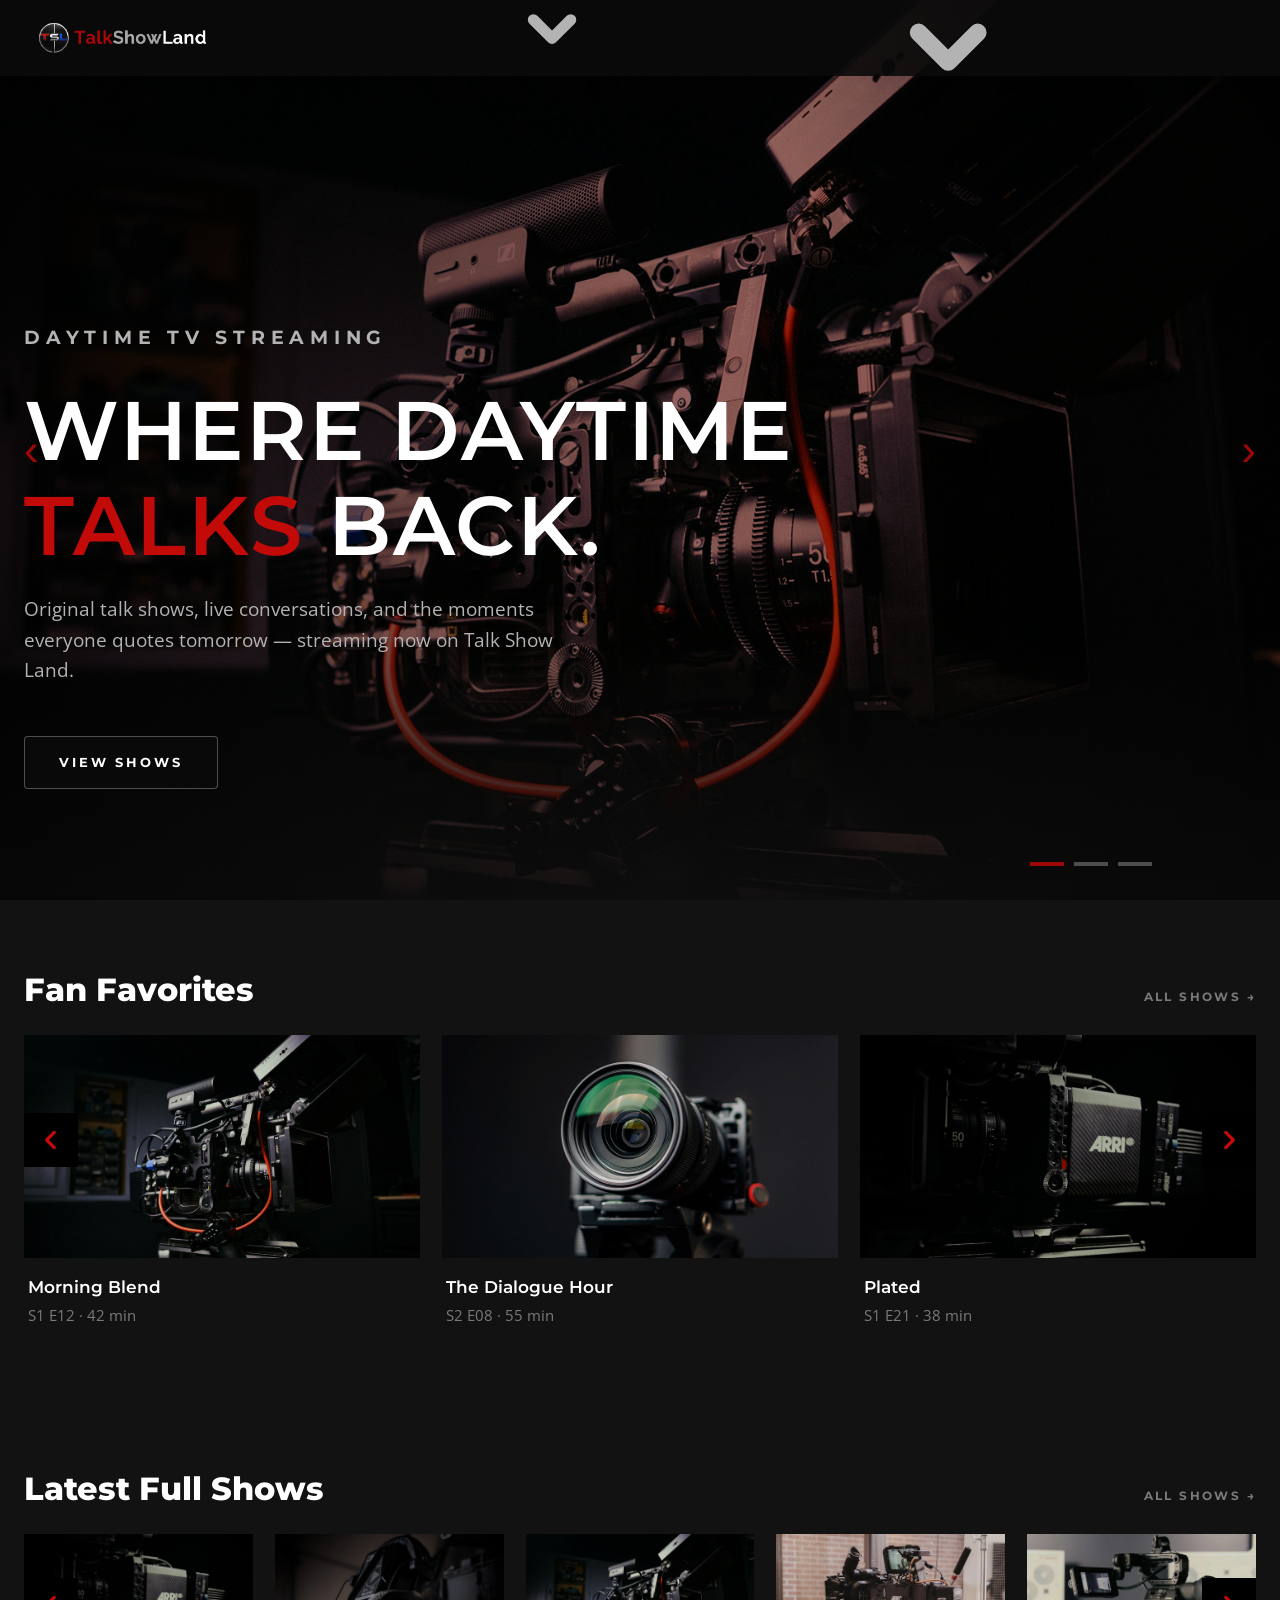
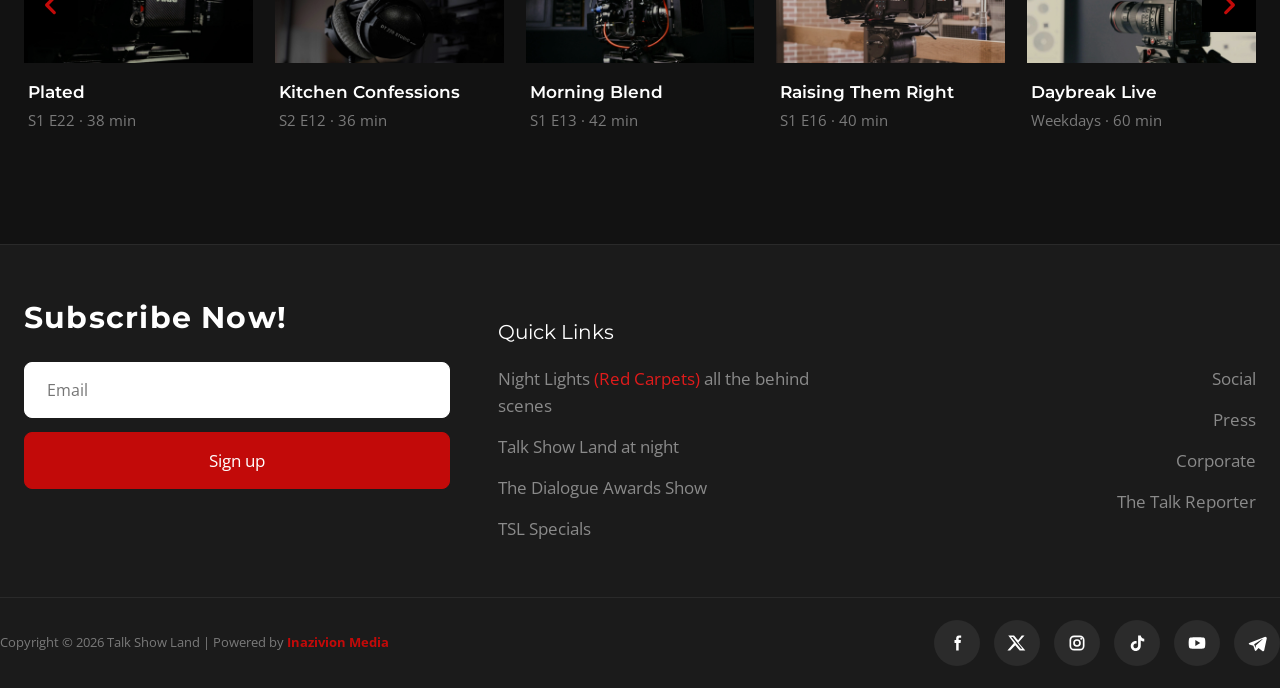
==== commit 2ad3bce7: "v3: index.html (red chevron indicators on submenu nav items)" ====
--- a/index.html
+++ b/index.html
@@ -23,7 +23,7 @@
 <link rel="preconnect" href="https://fonts.gstatic.com" crossorigin>
 <link href="https://fonts.googleapis.com/css2?family=Montserrat:wght@700;800&family=Open+Sans:wght@400;600&display=swap" rel="stylesheet">
 <link rel="stylesheet" href="https://cdn.jsdelivr.net/npm/swiper@11/swiper-bundle.min.css">
-<link rel="stylesheet" href="style.css?v=20261007ag">
+<link rel="stylesheet" href="style.css?v=20261007ai">
 <link rel="icon" href="assets/logo-icon.png">
 </head>
 <body>
@@ -33,7 +33,7 @@
     <a class="brand" href="index.html"><img src="assets/logo-desktop.png" alt="TalkShowLand — Talk Show Land"></a>
     <button class="nav-toggle" aria-label="Menu" aria-expanded="false"><em>Menu</em><span class="bars"><span></span><span></span><span></span></span></button>
     <ul class="nav-links">
-      <li class="has-sub"><a href="shows.html">Shows</a><button class="sub-toggle" aria-expanded="false" aria-label="Toggle Shows submenu"><svg viewBox="0 0 24 24" aria-hidden="true"><path d="M6 9l6 6 6-6" fill="none" stroke="currentColor" stroke-width="2" stroke-linecap="round" stroke-linejoin="round"/></svg></button>
+      <li class="has-sub"><a href="shows.html">Shows<svg class="nav-chev" viewBox="0 0 10 10" aria-hidden="true"><path d="M2 3.5l3 3 3-3" fill="none" stroke="currentColor" stroke-width="1.8" stroke-linecap="round" stroke-linejoin="round"/></svg></a><button class="sub-toggle" aria-expanded="false" aria-label="Toggle Shows submenu"><svg viewBox="0 0 24 24" aria-hidden="true"><path d="M6 9l6 6 6-6" fill="none" stroke="currentColor" stroke-width="2" stroke-linecap="round" stroke-linejoin="round"/></svg></button>
         <ul class="sub-menu">
           <li><a href="shows.html#f=daytime">Daytime</a></li>
           <li><a href="shows.html#f=dialogue">Dialogue</a></li>
@@ -47,7 +47,7 @@
       <li><a href="dialogue.html">Dialogue</a></li>
       <li><a href="news.html">News</a></li>
       <li><a href="sports.html">Sports</a></li>
-      <li class="has-sub"><a href="streaming.html">Streaming</a><button class="sub-toggle" aria-expanded="false" aria-label="Toggle Streaming submenu"><svg viewBox="0 0 24 24" aria-hidden="true"><path d="M6 9l6 6 6-6" fill="none" stroke="currentColor" stroke-width="2" stroke-linecap="round" stroke-linejoin="round"/></svg></button><ul class="sub-menu"><li><a href="video-player.html">Video Player</a></li></ul></li>
+      <li class="has-sub"><a href="streaming.html">Streaming<svg class="nav-chev" viewBox="0 0 10 10" aria-hidden="true"><path d="M2 3.5l3 3 3-3" fill="none" stroke="currentColor" stroke-width="1.8" stroke-linecap="round" stroke-linejoin="round"/></svg></a><button class="sub-toggle" aria-expanded="false" aria-label="Toggle Streaming submenu"><svg viewBox="0 0 24 24" aria-hidden="true"><path d="M6 9l6 6 6-6" fill="none" stroke="currentColor" stroke-width="2" stroke-linecap="round" stroke-linejoin="round"/></svg></button><ul class="sub-menu"><li><a href="video-player.html">Video Player</a></li></ul></li>
       <li><a href="entertainment.html">Entertainment</a></li>
       <li><a href="store.html">Store</a></li>
     </ul>
--- a/style.css
+++ b/style.css
@@ -19,6 +19,7 @@
 .site-header{position:fixed;top:0;left:0;right:0;z-index:100;transition:background .3s,box-shadow .3s;background:rgba(10,10,10,.9)}
 .site-header.scrolled,.site-header.solid{background:rgba(10,10,10,.96);box-shadow:0 1px 0 var(--line)}
 .nav{display:flex;align-items:center;justify-content:space-between;height:76px}
+.site-header .nav{max-width:none;padding-left:28px;padding-right:28px}
 .brand img{height:38px;width:auto}
 .nav-links{display:flex;gap:28px;list-style:none}
 .nav-links a{font-family:var(--font-head);font-size:13px;font-weight:700;letter-spacing:.14em;text-transform:uppercase;color:var(--muted);padding:6px 0;position:relative;transition:color .2s}
@@ -374,7 +375,7 @@
 }
 
 /* ---------- video player page ---------- */
-.vp-hero{background:#0b0b0b;padding:150px 0 0}
+.vp-hero{background:#0b0b0b;padding:150px 0 56px}
 .vp-player{width:100%;max-width:1020px;display:block;margin:0 auto;aspect-ratio:16/9;background:#000;border:1px solid #262626;border-radius:8px}
 .vp-ribbon{height:64px;background:linear-gradient(180deg,#e02323,rgba(150,14,14,.8));clip-path:polygon(0 0,100% 0,100% 100%,0 6%)}
 .vp-ribbon.flip{clip-path:polygon(0 0,100% 0,100% 6%,0 100%)}
@@ -408,7 +409,7 @@
 .vp-submit button:disabled{opacity:.5;cursor:default}
 .vp-thanks{color:#2e7d32;font-weight:600}
 @media(max-width:900px){
-  .vp-hero{padding:120px 0 0}
+  .vp-hero{padding:120px 0 40px}
   .vp-2col,.vp-3col{grid-template-columns:1fr;gap:36px}
   .vp-title,.vp-about,.vp-light,.vp-comments{padding:64px 0}
 }
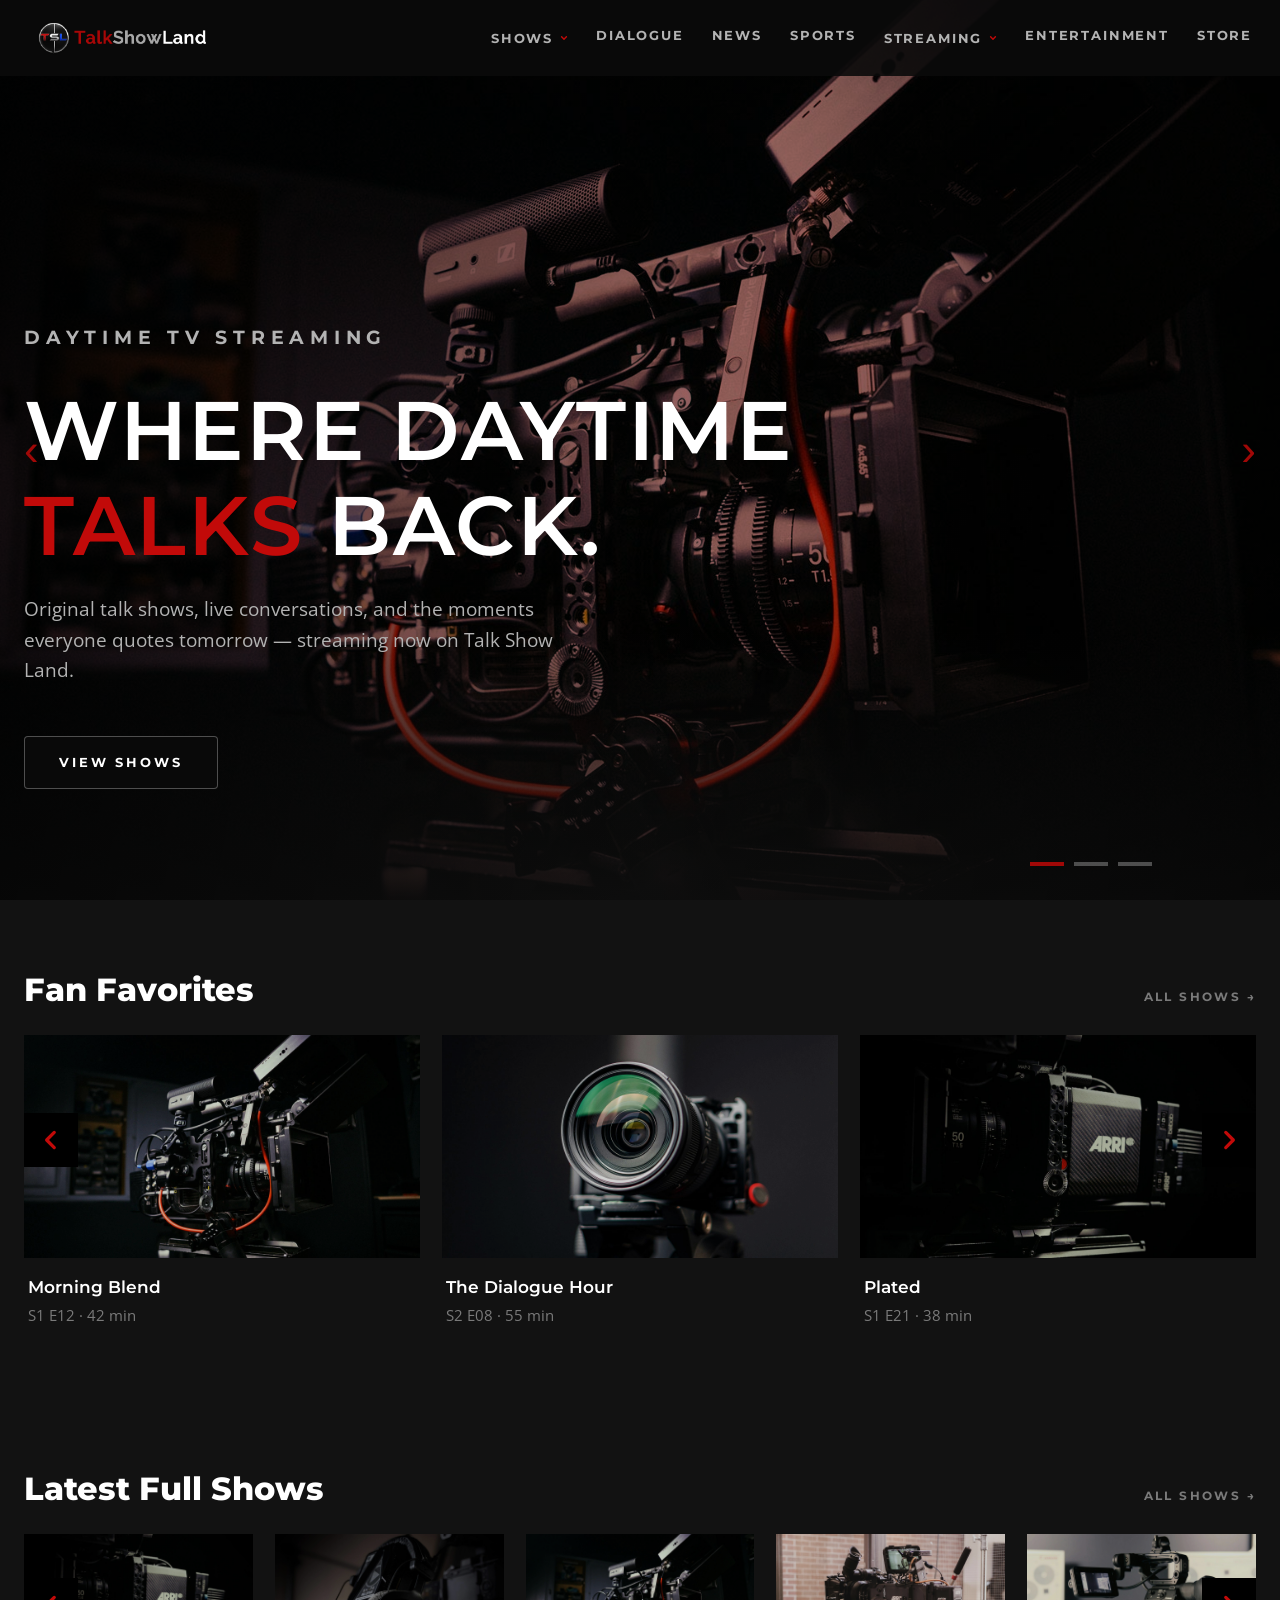
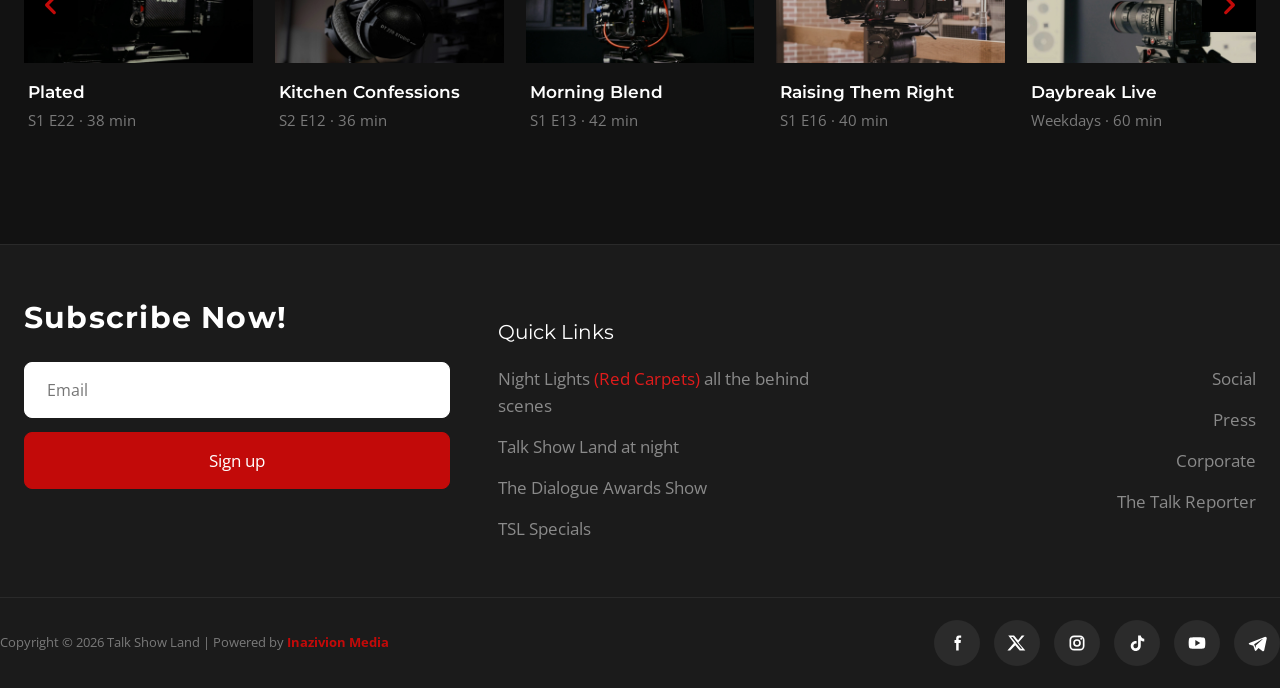
==== commit bbb50de5: "v3: index.html (hero bottom melts into next section)" ====
--- a/index.html
+++ b/index.html
@@ -23,7 +23,7 @@
 <link rel="preconnect" href="https://fonts.gstatic.com" crossorigin>
 <link href="https://fonts.googleapis.com/css2?family=Montserrat:wght@700;800&family=Open+Sans:wght@400;600&display=swap" rel="stylesheet">
 <link rel="stylesheet" href="https://cdn.jsdelivr.net/npm/swiper@11/swiper-bundle.min.css">
-<link rel="stylesheet" href="style.css?v=20261007ai">
+<link rel="stylesheet" href="style.css?v=20261007aj">
 <link rel="icon" href="assets/logo-icon.png">
 </head>
 <body>
--- a/style.css
+++ b/style.css
@@ -24,6 +24,10 @@
 .nav-links{display:flex;gap:28px;list-style:none}
 .nav-links a{font-family:var(--font-head);font-size:13px;font-weight:700;letter-spacing:.14em;text-transform:uppercase;color:var(--muted);padding:6px 0;position:relative;transition:color .2s}
 .nav-links a:hover,.nav-links a.active{color:#fff}
+/* tiny red chevron on nav items with submenus (desktop only; mobile has its own toggle) */
+.nav-links .has-sub>a{display:inline-flex;align-items:center}
+.nav-chev{width:8px;height:8px;margin-left:7px;color:var(--red-bright);transition:transform .25s;flex:none}
+.nav-links .has-sub:hover .nav-chev{transform:rotate(180deg)}
 .nav-links a.active::after{content:"";position:absolute;left:0;right:0;bottom:-4px;height:2px;background:var(--red)}
 .nav-toggle{display:none;background:none;border:0;cursor:pointer;padding:10px;align-items:center;gap:12px}
 .nav-toggle em{font-style:normal;font-family:var(--font-head);font-size:15px;font-weight:800;letter-spacing:.14em;text-transform:uppercase;color:var(--red)}
@@ -279,6 +283,7 @@
   .sub-menu a:hover{color:#fff}
   .sub-menu li::after{display:none}
   .site-header:has(.nav-links.open){background:#1b1b1b}
+  .nav-chev{display:none}
   .nav-toggle{display:flex}
   .nav-toggle.open .bars span:nth-child(1){transform:translateY(9px) rotate(45deg)}
   .nav-toggle.open .bars span:nth-child(2){opacity:0}
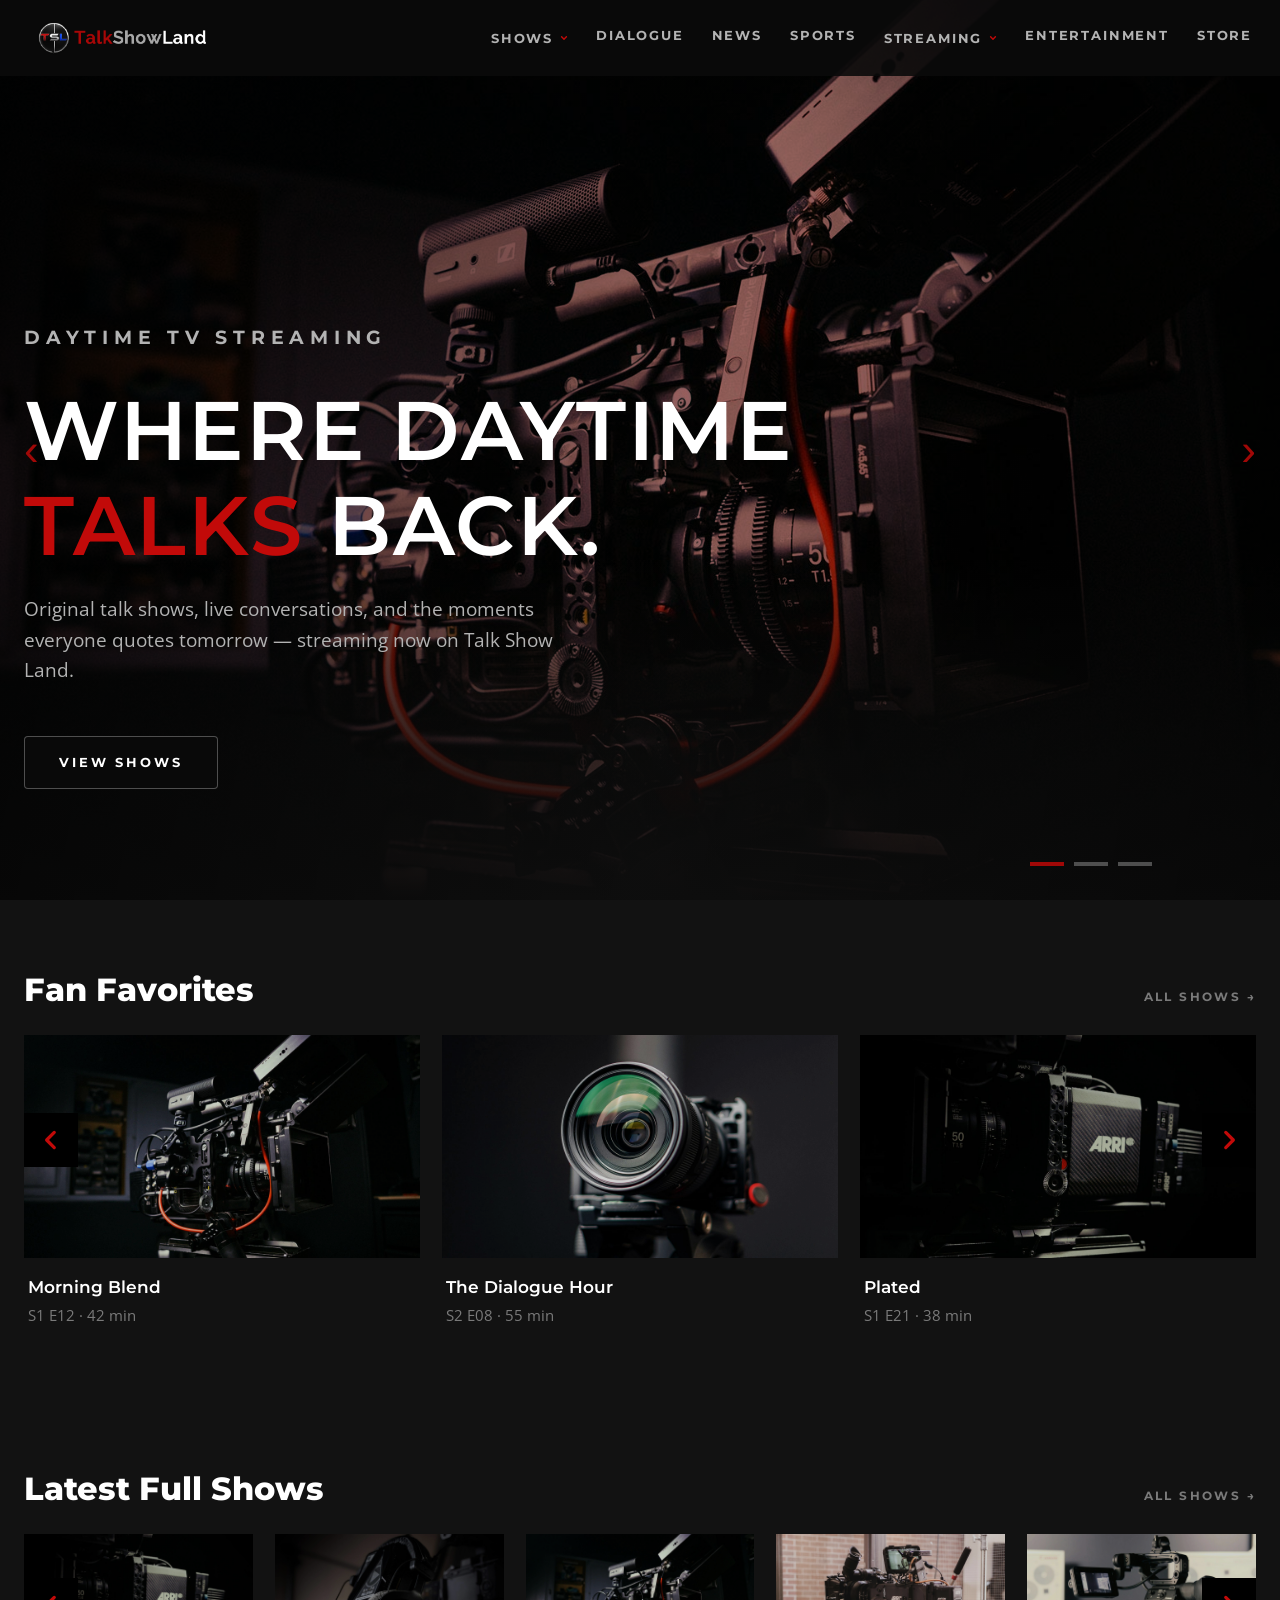
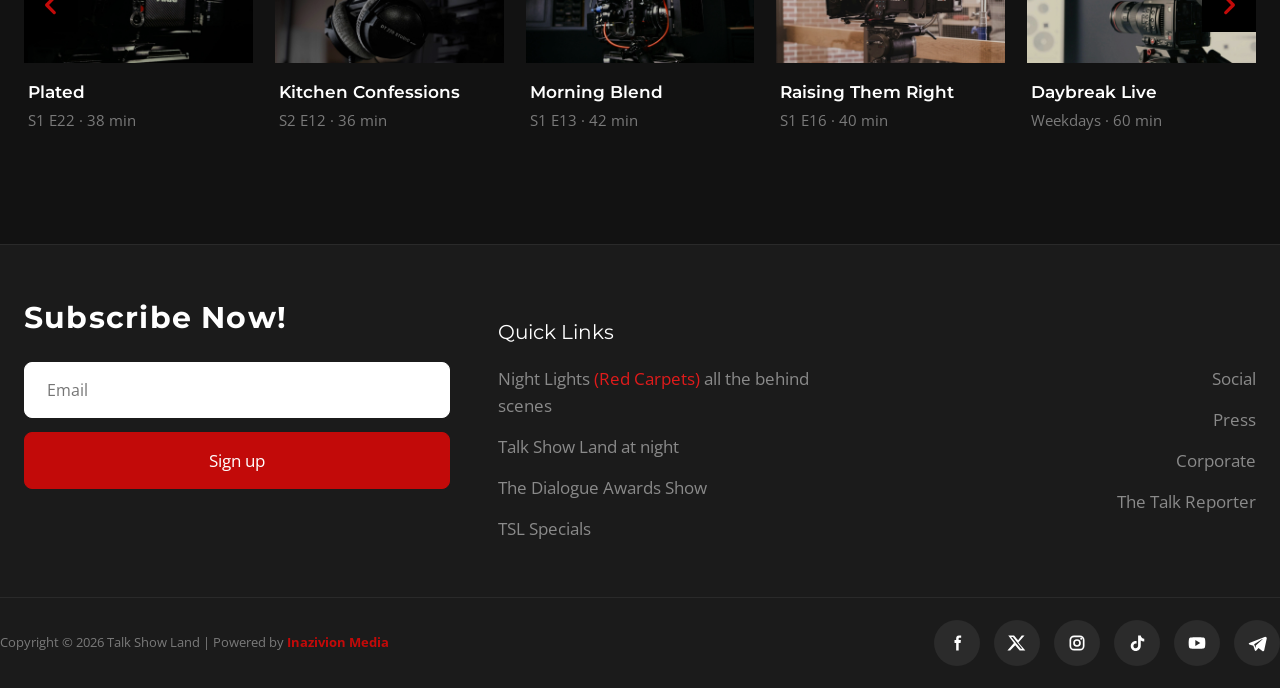
==== commit 5de4833e: "v3: index.html (hero bottom gradient melt, more visible)" ====
--- a/index.html
+++ b/index.html
@@ -23,7 +23,7 @@
 <link rel="preconnect" href="https://fonts.gstatic.com" crossorigin>
 <link href="https://fonts.googleapis.com/css2?family=Montserrat:wght@700;800&family=Open+Sans:wght@400;600&display=swap" rel="stylesheet">
 <link rel="stylesheet" href="https://cdn.jsdelivr.net/npm/swiper@11/swiper-bundle.min.css">
-<link rel="stylesheet" href="style.css?v=20261007aj">
+<link rel="stylesheet" href="style.css?v=20261007ak">
 <link rel="icon" href="assets/logo-icon.png">
 </head>
 <body>
--- a/style.css
+++ b/style.css
@@ -55,7 +55,7 @@
 .hero-content .hl{color:var(--red-bright)}
 .hero-slide .bg{position:absolute;inset:0;background-size:cover;background-position:center}
 .hero-slide .tint{position:absolute;inset:0;background:#a00807;mix-blend-mode:multiply;opacity:.5}
-.hero-slide .shade{position:absolute;inset:0;background:linear-gradient(100deg,rgba(0,0,0,.72) 0%,rgba(0,0,0,.25) 55%,rgba(0,0,0,.55) 100%),linear-gradient(0deg,rgba(18,18,18,.95) 0%,transparent 30%)}
+.hero-slide .shade{position:absolute;inset:0;background:linear-gradient(100deg,rgba(0,0,0,.72) 0%,rgba(0,0,0,.25) 55%,rgba(0,0,0,.55) 100%),linear-gradient(0deg,#121212 0%,rgba(18,18,18,.7) 15%,transparent 38%)}
 .hero-content{position:relative;z-index:2;height:100%;display:flex;flex-direction:column;justify-content:center;align-items:center;text-align:center;max-width:900px;margin:0 auto;padding:0 24px}
 .hero-kicker{font-family:var(--font-head);font-size:13px;font-weight:700;letter-spacing:.3em;text-transform:uppercase;color:var(--red-bright);margin-bottom:18px}
 .hero-content h1{font-size:clamp(2.6rem,7vw,5.2rem);font-weight:600;max-width:14ch}
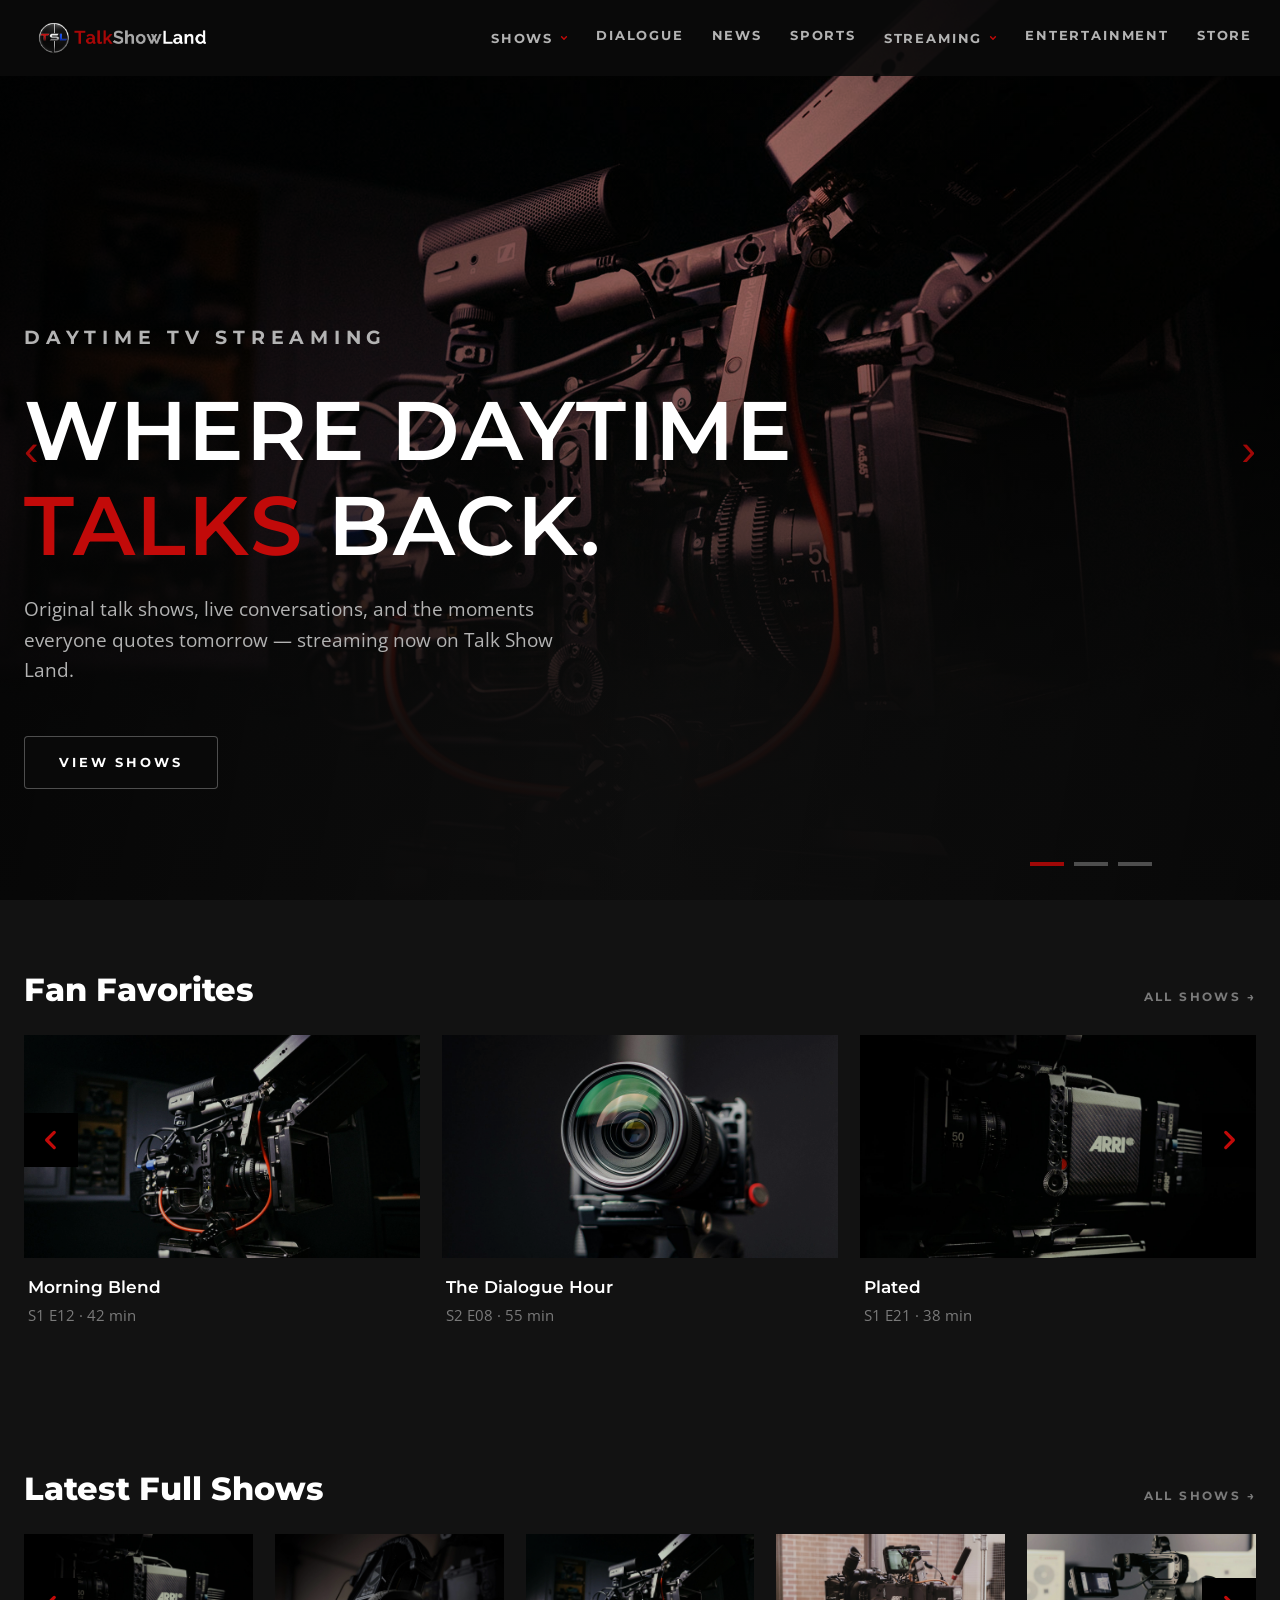
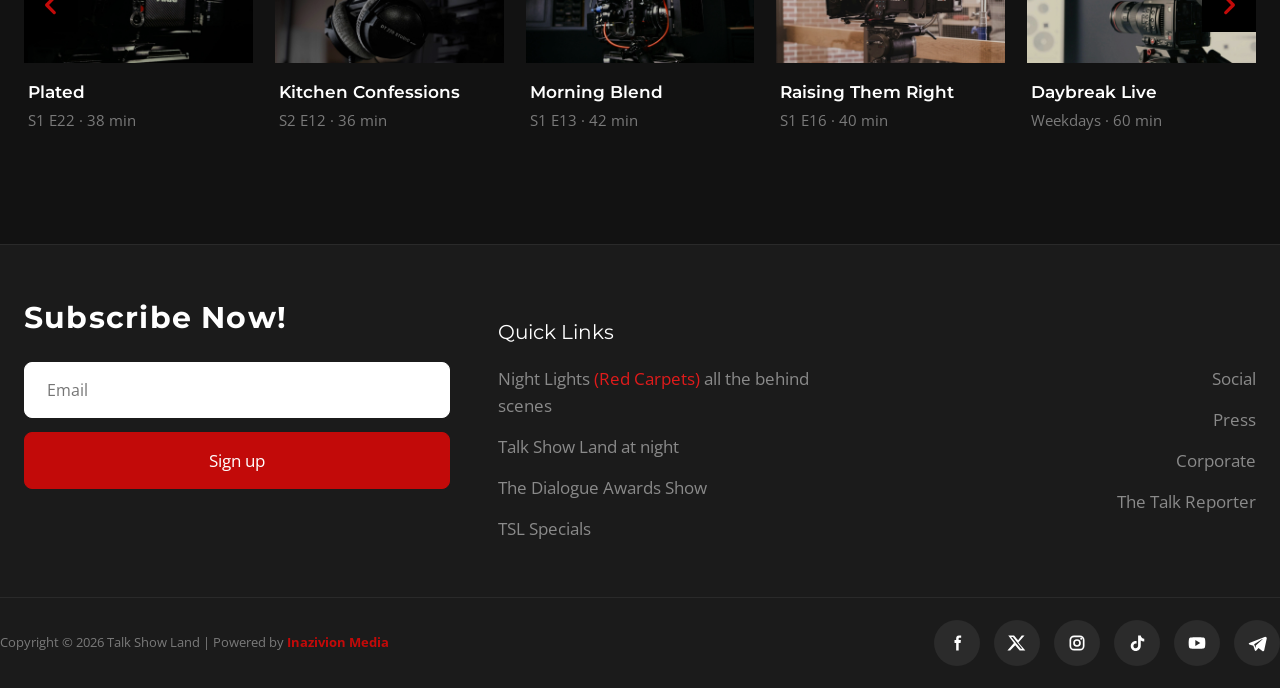
==== commit f4c5ebf0: "v3: index.html (hero melt gradient painted on top for true seam match)" ====
--- a/index.html
+++ b/index.html
@@ -23,7 +23,7 @@
 <link rel="preconnect" href="https://fonts.gstatic.com" crossorigin>
 <link href="https://fonts.googleapis.com/css2?family=Montserrat:wght@700;800&family=Open+Sans:wght@400;600&display=swap" rel="stylesheet">
 <link rel="stylesheet" href="https://cdn.jsdelivr.net/npm/swiper@11/swiper-bundle.min.css">
-<link rel="stylesheet" href="style.css?v=20261007ak">
+<link rel="stylesheet" href="style.css?v=20261007al">
 <link rel="icon" href="assets/logo-icon.png">
 </head>
 <body>
--- a/style.css
+++ b/style.css
@@ -55,7 +55,7 @@
 .hero-content .hl{color:var(--red-bright)}
 .hero-slide .bg{position:absolute;inset:0;background-size:cover;background-position:center}
 .hero-slide .tint{position:absolute;inset:0;background:#a00807;mix-blend-mode:multiply;opacity:.5}
-.hero-slide .shade{position:absolute;inset:0;background:linear-gradient(100deg,rgba(0,0,0,.72) 0%,rgba(0,0,0,.25) 55%,rgba(0,0,0,.55) 100%),linear-gradient(0deg,#121212 0%,rgba(18,18,18,.7) 15%,transparent 38%)}
+.hero-slide .shade{position:absolute;inset:0;background:linear-gradient(100deg,rgba(0,0,0,.72) 0%,rgba(0,0,0,.25) 55%,rgba(0,0,0,.55) 100%),linear-gradient(0deg,#121212 0%,rgba(18,18,18,.9) 20%,rgba(18,18,18,.5) 40%,transparent 65%)}
 .hero-content{position:relative;z-index:2;height:100%;display:flex;flex-direction:column;justify-content:center;align-items:center;text-align:center;max-width:900px;margin:0 auto;padding:0 24px}
 .hero-kicker{font-family:var(--font-head);font-size:13px;font-weight:700;letter-spacing:.3em;text-transform:uppercase;color:var(--red-bright);margin-bottom:18px}
 .hero-content h1{font-size:clamp(2.6rem,7vw,5.2rem);font-weight:600;max-width:14ch}
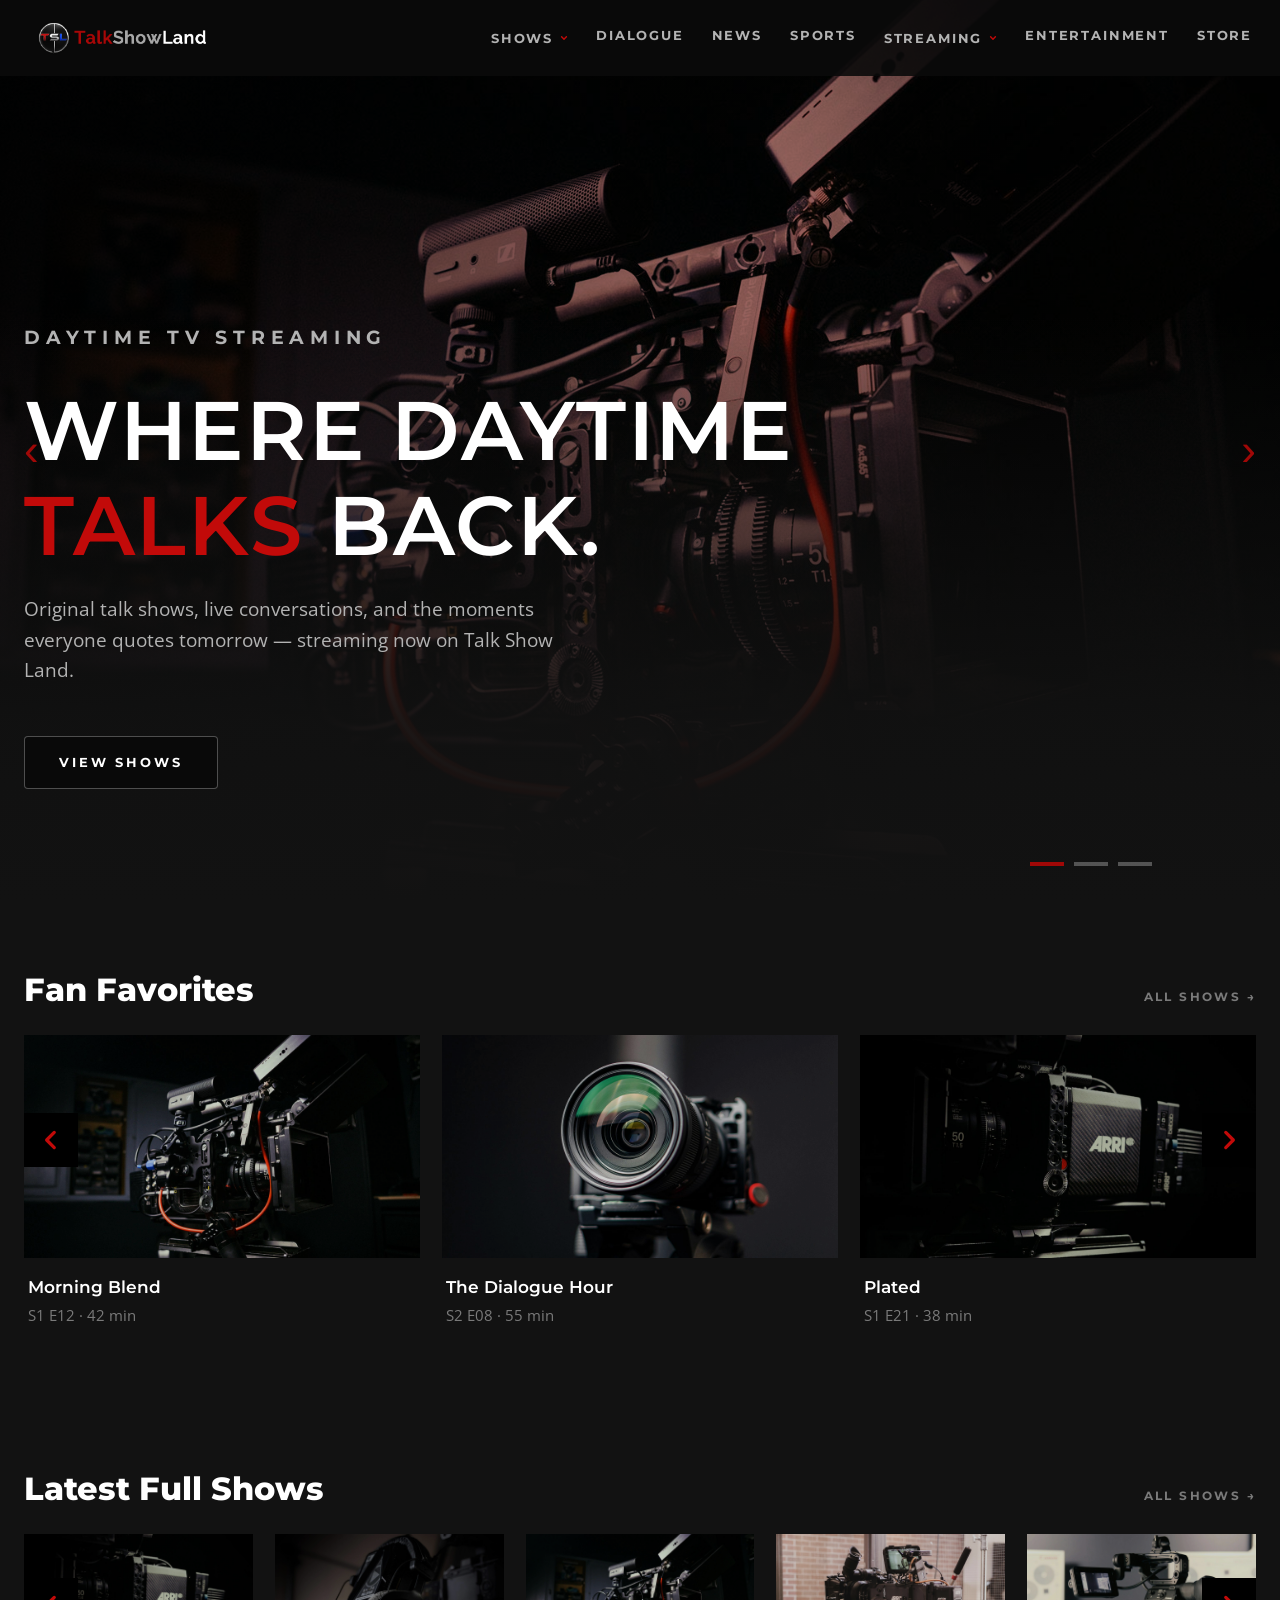
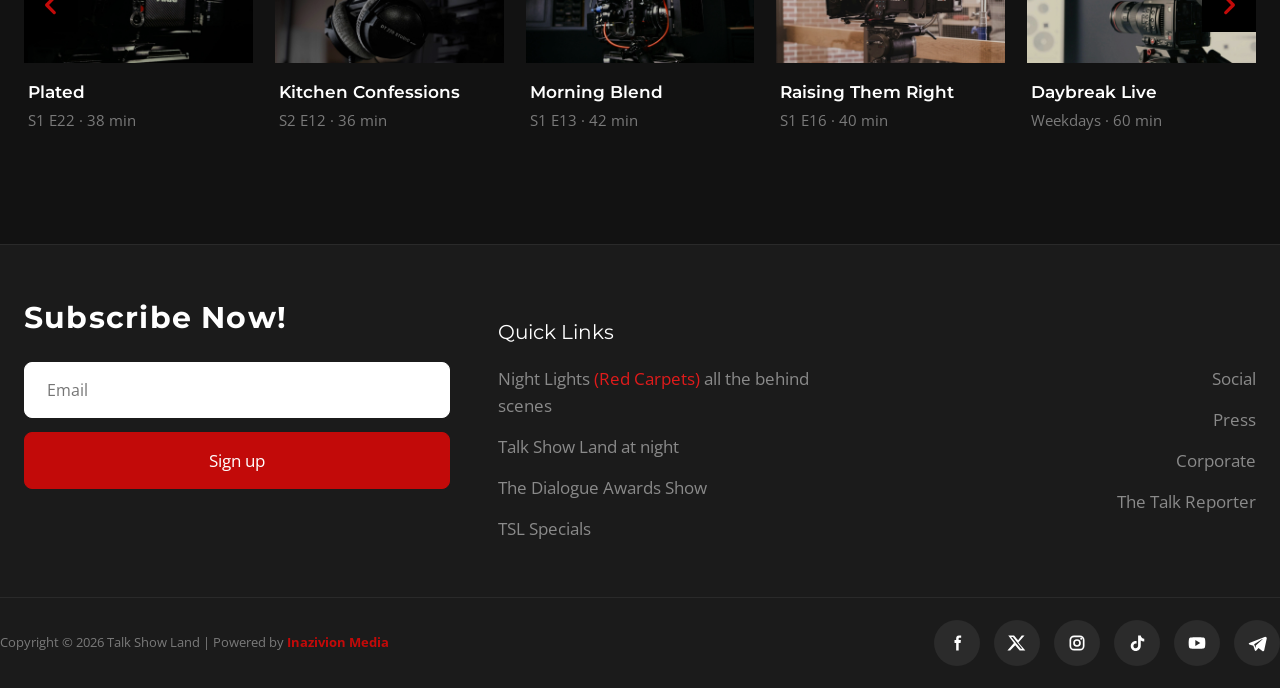
==== commit 9b6c10ca: "v3: index.html (footer proportions matched to live site values)" ====
--- a/index.html
+++ b/index.html
@@ -23,7 +23,7 @@
 <link rel="preconnect" href="https://fonts.gstatic.com" crossorigin>
 <link href="https://fonts.googleapis.com/css2?family=Montserrat:wght@700;800&family=Open+Sans:wght@400;600&display=swap" rel="stylesheet">
 <link rel="stylesheet" href="https://cdn.jsdelivr.net/npm/swiper@11/swiper-bundle.min.css">
-<link rel="stylesheet" href="style.css?v=20261007al">
+<link rel="stylesheet" href="style.css?v=20261007am">
 <link rel="icon" href="assets/logo-icon.png">
 </head>
 <body>
--- a/style.css
+++ b/style.css
@@ -55,7 +55,7 @@
 .hero-content .hl{color:var(--red-bright)}
 .hero-slide .bg{position:absolute;inset:0;background-size:cover;background-position:center}
 .hero-slide .tint{position:absolute;inset:0;background:#a00807;mix-blend-mode:multiply;opacity:.5}
-.hero-slide .shade{position:absolute;inset:0;background:linear-gradient(100deg,rgba(0,0,0,.72) 0%,rgba(0,0,0,.25) 55%,rgba(0,0,0,.55) 100%),linear-gradient(0deg,#121212 0%,rgba(18,18,18,.9) 20%,rgba(18,18,18,.5) 40%,transparent 65%)}
+.hero-slide .shade{position:absolute;inset:0;background:linear-gradient(0deg,#121212 0%,rgba(18,18,18,.9) 20%,rgba(18,18,18,.5) 40%,transparent 65%),linear-gradient(100deg,rgba(0,0,0,.72) 0%,rgba(0,0,0,.25) 55%,rgba(0,0,0,.55) 100%)}
 .hero-content{position:relative;z-index:2;height:100%;display:flex;flex-direction:column;justify-content:center;align-items:center;text-align:center;max-width:900px;margin:0 auto;padding:0 24px}
 .hero-kicker{font-family:var(--font-head);font-size:13px;font-weight:700;letter-spacing:.3em;text-transform:uppercase;color:var(--red-bright);margin-bottom:18px}
 .hero-content h1{font-size:clamp(2.6rem,7vw,5.2rem);font-weight:600;max-width:14ch}
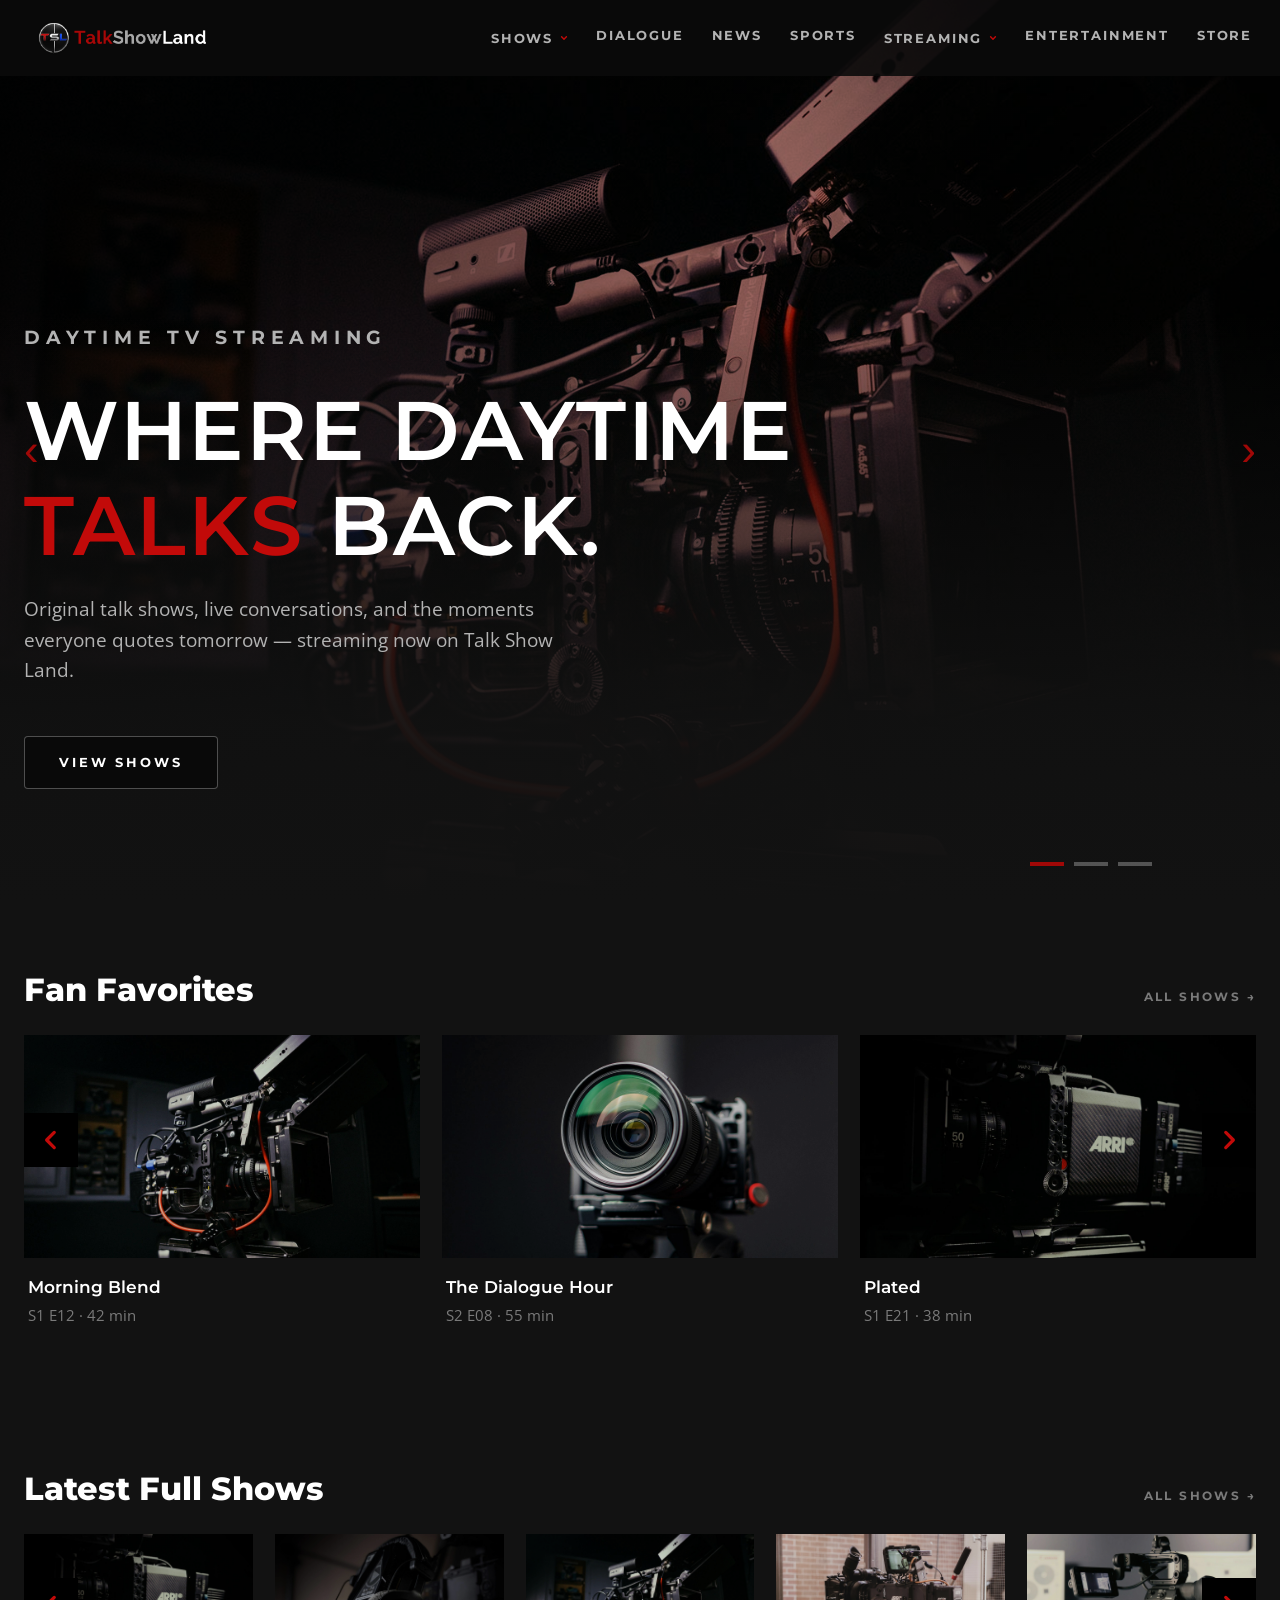
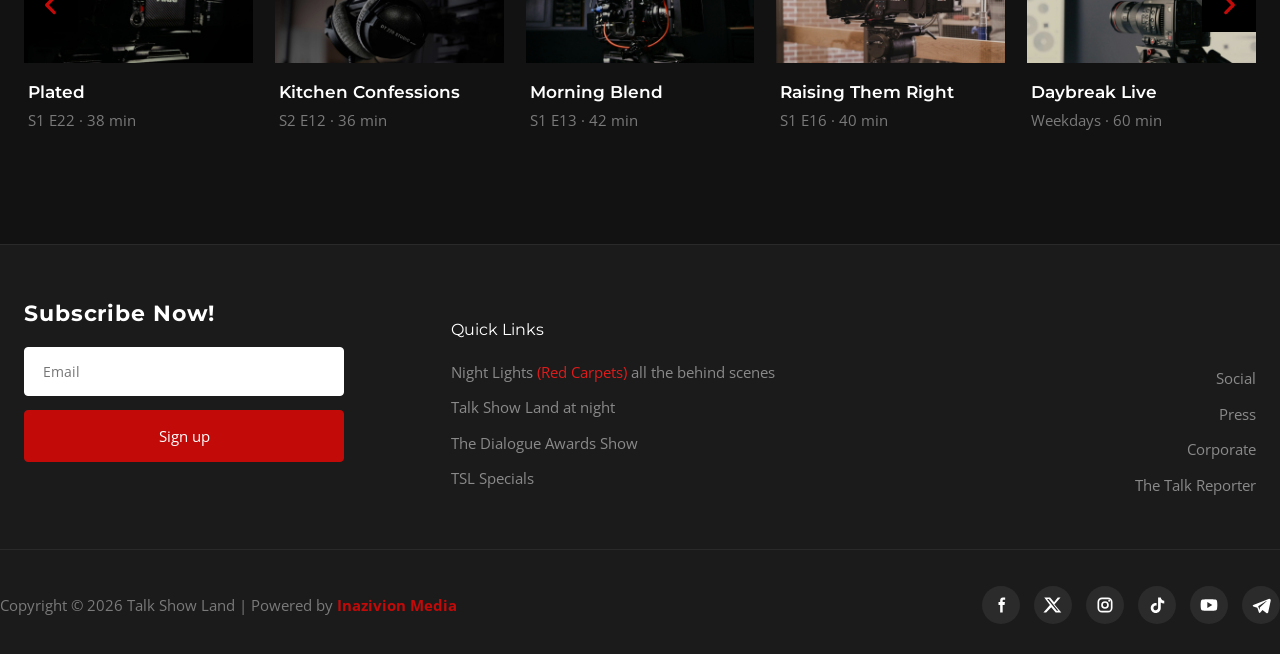
==== commit da13bd0e: "v3: index.html (card titles/meta match live: Mulish 700)" ====
--- a/index.html
+++ b/index.html
@@ -21,9 +21,9 @@
 <meta name="theme-color" content="#121212">
 <link rel="preconnect" href="https://fonts.googleapis.com">
 <link rel="preconnect" href="https://fonts.gstatic.com" crossorigin>
-<link href="https://fonts.googleapis.com/css2?family=Montserrat:wght@700;800&family=Open+Sans:wght@400;600&display=swap" rel="stylesheet">
+<link href="https://fonts.googleapis.com/css2?family=Montserrat:wght@700;800&family=Mulish:wght@700&family=Open+Sans:wght@400;600&display=swap" rel="stylesheet">
 <link rel="stylesheet" href="https://cdn.jsdelivr.net/npm/swiper@11/swiper-bundle.min.css">
-<link rel="stylesheet" href="style.css?v=20261007am">
+<link rel="stylesheet" href="style.css?v=20261007an">
 <link rel="icon" href="assets/logo-icon.png">
 </head>
 <body>
--- a/style.css
+++ b/style.css
@@ -149,33 +149,33 @@
 /* ---------- footer (matches live site) ---------- */
 .site-footer{background:#1b1b1b;border-top:1px solid var(--line);padding:56px 0 0;margin-top:40px;text-align:center}
 .f-sub{padding-bottom:44px}
-.f-sub h2{font-family:var(--font-head);font-weight:700;font-size:clamp(1.5rem,2.8vw,1.9rem);letter-spacing:.04em;color:#fff;margin-bottom:26px;text-transform:none}
-.newsform{display:flex;flex-direction:column;gap:14px;max-width:560px;margin:0 auto}
+.f-sub h2{font-family:var(--font-head);font-weight:700;font-size:1.375rem;letter-spacing:.04em;color:#fff;margin-bottom:20px;text-transform:none}
+.newsform{display:flex;flex-direction:column;gap:14px;max-width:320px;margin:0 auto}
 .newsform button{width:100%}
-.newsform input{flex:1;background:#fff;border:1px solid #fff;border-radius:8px;color:#222;padding:16px 22px;font-size:16px;font-family:var(--font-body)}
+.newsform input{flex:1;background:#fff;border:1px solid #fff;border-radius:4px;color:#222;padding:14px 18px;font-size:14px;font-family:var(--font-body)}
 .newsform input:focus{outline:none;border-color:var(--red)}
-.newsform button{-webkit-appearance:none;appearance:none;background:var(--red-bright);border:1px solid var(--red-bright);border-radius:8px;color:#fff;font-family:var(--font-body);font-size:17px;padding:16px 34px;cursor:pointer;transition:.2s}
+.newsform button{-webkit-appearance:none;appearance:none;background:var(--red-bright);border:1px solid var(--red-bright);border-radius:4px;color:#fff;font-family:var(--font-body);font-size:15px;padding:15px 34px;cursor:pointer;transition:.2s}
 .newsform button:hover{background:var(--red-bright)}
 .news-ok{display:none;color:#fff;font-weight:600;margin-top:8px}
 #newsband.done .newsform{display:none}
 #newsband.done .news-ok{display:block}
 .f-links{padding:20px 0 40px}
-.f-links h4{font-size:1.25rem;font-weight:400;color:#fff;margin-bottom:22px;letter-spacing:0;text-transform:none}
+.f-links h4{font-size:1rem;font-weight:400;color:#fff;margin-bottom:20px;letter-spacing:0;text-transform:none}
 .f-links ul{list-style:none}
-.f-links ul li{margin-bottom:14px}
-.f-links ul a{color:#8a8a8a;font-size:1.05rem}
+.f-links ul li{margin-bottom:10px}
+.f-links ul a{color:#8a8a8a;font-size:.9375rem;line-height:1.4}
 .f-links ul a:hover{color:#fff}
 .f-links ul a span{color:#e01b1b}
 .f-links ul a.on{color:#fff}
 .f-links2{padding-top:0}
-.f-bottom{border-top:1px solid var(--line);padding:22px 0;display:flex;justify-content:center;align-items:center;gap:20px;flex-wrap:wrap;text-align:center}
-.f-bottom p{color:var(--faint);font-size:.82rem;flex:1 1 100%}
+.f-bottom{border-top:1px solid var(--line);padding:36px 0 30px;display:flex;justify-content:center;align-items:center;gap:20px;flex-wrap:wrap;text-align:center}
+.f-bottom p{color:var(--faint);font-size:.9375rem;line-height:1.6;flex:1 1 100%}
 .f-bottom p a{color:var(--red-bright);font-weight:700}
 .f-bottom p a:hover{color:#fff}
 .f-bottom .f-social{padding:0;margin:0;justify-content:center}
 
 .f-social{display:flex;justify-content:center;gap:14px;padding:8px 0 40px}
-.f-social a{width:46px;height:46px;border-radius:50%;background:#2b2b2b;display:flex;align-items:center;justify-content:center;color:#fff;transition:.2s}
+.f-social a{width:38px;height:38px;border-radius:50%;background:#2b2b2b;display:flex;align-items:center;justify-content:center;color:#fff;transition:.2s}
 .f-social a:hover{background:var(--red-bright)}
 .f-social svg{width:20px;height:20px;fill:currentColor}
 
@@ -237,7 +237,7 @@
   .hero-dots{left:auto;right:clamp(48px,10vw,220px);transform:none}
   .page-head .container{max-width:1730px}
   .section.wide{max-width:1730px}
-  .f-grid{display:grid;grid-template-columns:1.2fr 1fr 1fr;gap:48px;text-align:left;align-items:start}
+  .f-grid{display:grid;grid-template-columns:1fr 1fr 1fr;gap:48px;text-align:left;align-items:start}
   .f-sub{margin:0}
   .newsform{margin-left:0;margin-right:0}
   .f-links{margin-top:0}
